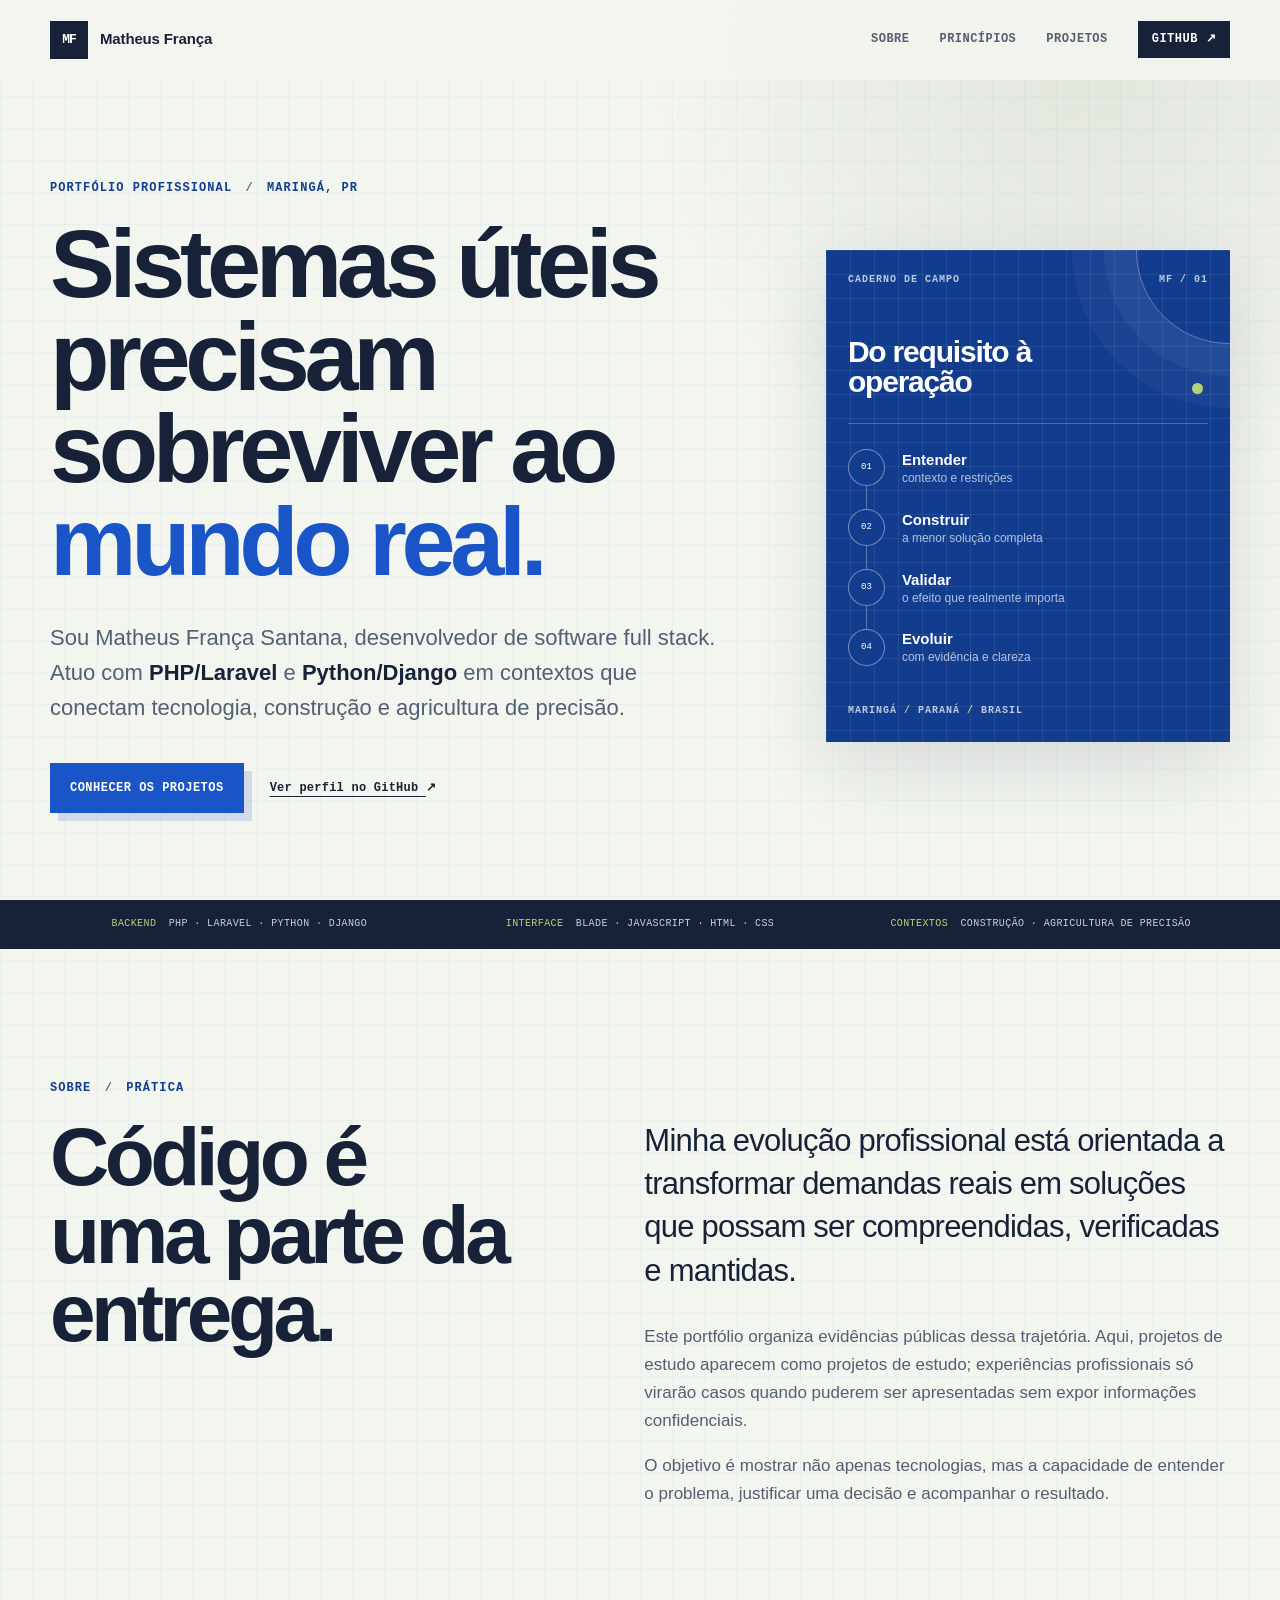
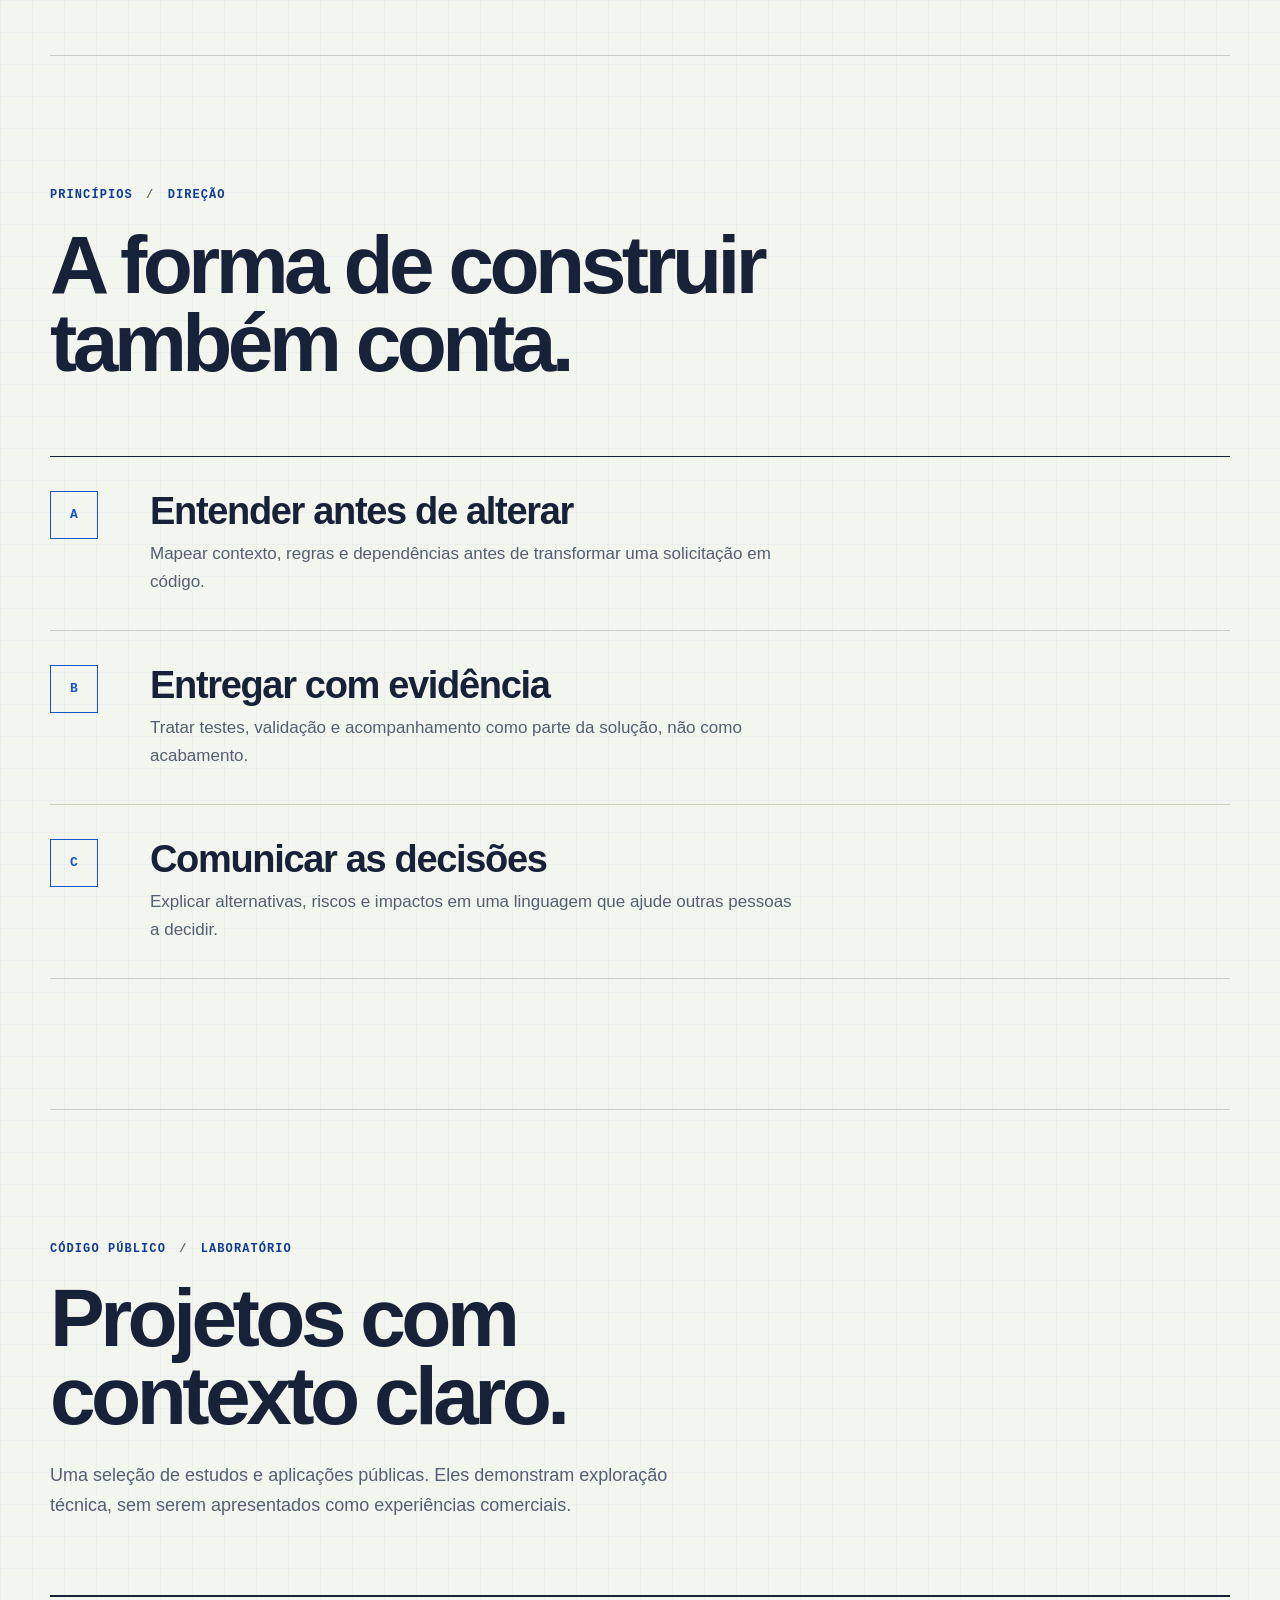
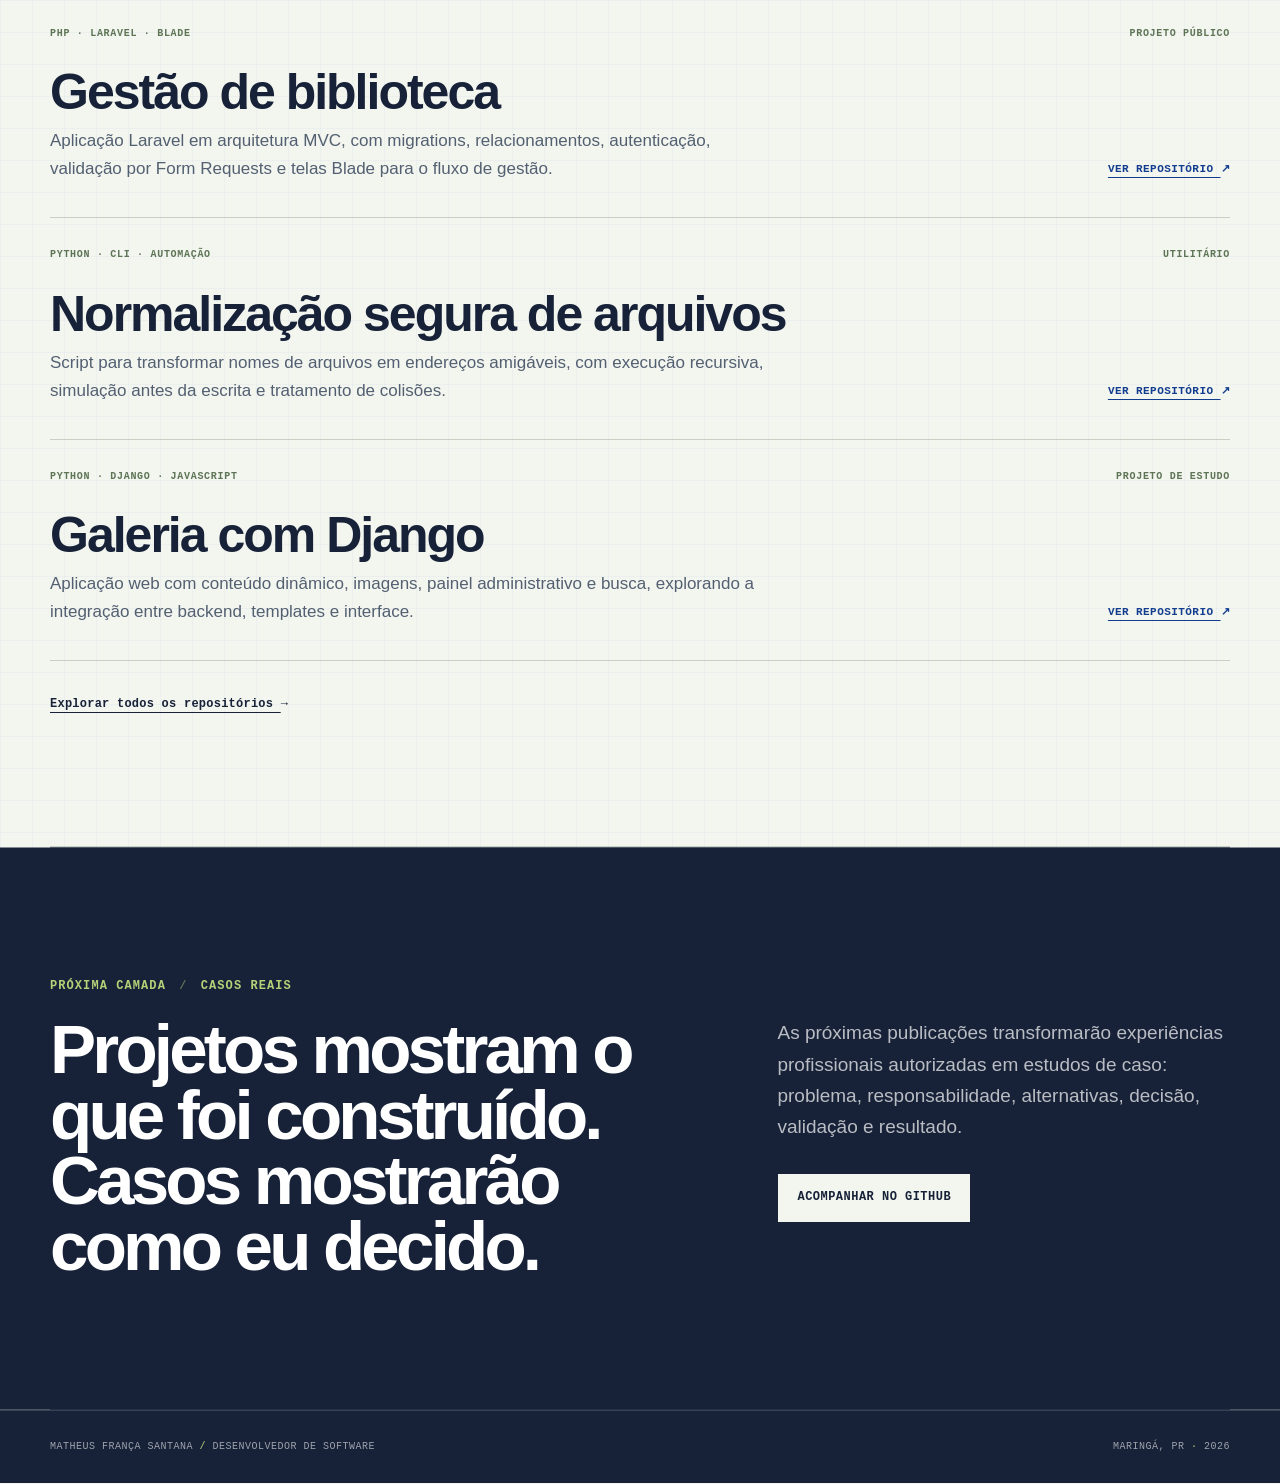
==== index.html @ b849923b "feat: create professional portfolio" ====
<!DOCTYPE html>
<html lang="pt-BR">
  <head>
    <meta charset="UTF-8">
    <meta name="viewport" content="width=device-width, initial-scale=1">
    <meta
      name="description"
      content="Portfólio de Matheus França Santana, desenvolvedor de software full stack com atuação em PHP, Laravel, Python e Django."
    >
    <meta name="theme-color" content="#f3f5ef">
    <meta name="color-scheme" content="light">
    <meta property="og:type" content="website">
    <meta property="og:locale" content="pt_BR">
    <meta property="og:title" content="Matheus França — Desenvolvedor de software">
    <meta
      property="og:description"
      content="Sistemas úteis precisam sobreviver ao mundo real. Conheça minha trajetória e meus projetos públicos."
    >
    <meta property="og:url" content="https://mateozim1.github.io/">
    <meta name="twitter:card" content="summary">
    <link rel="canonical" href="https://mateozim1.github.io/">
    <link rel="icon" href="/favicon.svg" type="image/svg+xml">
    <link rel="manifest" href="/site.webmanifest">
    <link rel="stylesheet" href="/styles.css">
    <title>Matheus França — Desenvolvedor de software</title>
    <script type="application/ld+json">
      {
        "@context": "https://schema.org",
        "@type": "Person",
        "name": "Matheus França Santana",
        "url": "https://mateozim1.github.io/",
        "jobTitle": "Desenvolvedor de software",
        "address": {
          "@type": "PostalAddress",
          "addressLocality": "Maringá",
          "addressRegion": "PR",
          "addressCountry": "BR"
        },
        "sameAs": ["https://github.com/mateozim1"],
        "knowsAbout": ["PHP", "Laravel", "Python", "Django", "Desenvolvimento full stack"]
      }
    </script>
  </head>
  <body>
    <a class="skip-link" href="#conteudo">Ir para o conteúdo</a>

    <header class="site-header" data-header>
      <a class="brand" href="#inicio" aria-label="Matheus França — início">
        <span class="brand-mark" aria-hidden="true">MF</span>
        <span class="brand-copy">Matheus França</span>
      </a>

      <button class="menu-toggle" type="button" aria-expanded="false" aria-controls="menu-principal">
        <span class="sr-only">Abrir menu</span>
        <span aria-hidden="true"></span>
        <span aria-hidden="true"></span>
      </button>

      <nav id="menu-principal" class="site-nav" aria-label="Navegação principal">
        <a href="#sobre">Sobre</a>
        <a href="#principios">Princípios</a>
        <a href="#projetos">Projetos</a>
        <a class="nav-external" href="https://github.com/mateozim1" target="_blank" rel="noreferrer">
          GitHub <span aria-hidden="true">↗</span>
        </a>
      </nav>
    </header>

    <main id="conteudo">
      <section id="inicio" class="hero" aria-labelledby="hero-title">
        <div class="hero-copy reveal">
          <p class="eyebrow">Portfólio profissional <span aria-hidden="true">/</span> Maringá, PR</p>
          <h1 id="hero-title">Sistemas úteis precisam sobreviver ao <em>mundo real.</em></h1>
          <p class="hero-intro">
            Sou Matheus França Santana, desenvolvedor de software full stack. Atuo com
            <strong>PHP/Laravel</strong> e <strong>Python/Django</strong> em contextos que conectam tecnologia,
            construção e agricultura de precisão.
          </p>
          <div class="hero-actions">
            <a class="button button-primary" href="#projetos">Conhecer os projetos</a>
            <a class="text-link" href="https://github.com/mateozim1" target="_blank" rel="noreferrer">
              Ver perfil no GitHub <span aria-hidden="true">↗</span>
            </a>
          </div>
        </div>

        <aside class="field-note reveal" aria-label="Fluxo de trabalho" style="--delay: 120ms">
          <div class="field-note-head">
            <span>Caderno de campo</span>
            <span>MF / 01</span>
          </div>
          <div class="field-note-title">
            <p>Do requisito à operação</p>
            <span class="signal" aria-hidden="true"></span>
          </div>
          <ol class="work-trace">
            <li>
              <span class="trace-marker" aria-hidden="true">01</span>
              <div><strong>Entender</strong><small>contexto e restrições</small></div>
            </li>
            <li>
              <span class="trace-marker" aria-hidden="true">02</span>
              <div><strong>Construir</strong><small>a menor solução completa</small></div>
            </li>
            <li>
              <span class="trace-marker" aria-hidden="true">03</span>
              <div><strong>Validar</strong><small>o efeito que realmente importa</small></div>
            </li>
            <li>
              <span class="trace-marker" aria-hidden="true">04</span>
              <div><strong>Evoluir</strong><small>com evidência e clareza</small></div>
            </li>
          </ol>
          <p class="field-note-location">Maringá <span>/</span> Paraná <span>/</span> Brasil</p>
        </aside>
      </section>

      <div class="capability-strip" role="group" aria-label="Resumo de tecnologias e contextos">
        <p><span>Backend</span> PHP · Laravel · Python · Django</p>
        <p><span>Interface</span> Blade · JavaScript · HTML · CSS</p>
        <p><span>Contextos</span> Construção · Agricultura de precisão</p>
      </div>

      <section id="sobre" class="section about" aria-labelledby="about-title">
        <div class="section-heading reveal">
          <p class="eyebrow">Sobre <span aria-hidden="true">/</span> prática</p>
          <h2 id="about-title">Código é uma parte da entrega.</h2>
        </div>
        <div class="about-copy reveal" style="--delay: 80ms">
          <p class="lead">
            Minha evolução profissional está orientada a transformar demandas reais em soluções que possam
            ser compreendidas, verificadas e mantidas.
          </p>
          <p>
            Este portfólio organiza evidências públicas dessa trajetória. Aqui, projetos de estudo aparecem como
            projetos de estudo; experiências profissionais só virarão casos quando puderem ser apresentadas sem
            expor informações confidenciais.
          </p>
          <p>
            O objetivo é mostrar não apenas tecnologias, mas a capacidade de entender o problema, justificar uma
            decisão e acompanhar o resultado.
          </p>
        </div>
      </section>

      <section id="principios" class="section principles" aria-labelledby="principles-title">
        <div class="section-heading reveal">
          <p class="eyebrow">Princípios <span aria-hidden="true">/</span> direção</p>
          <h2 id="principles-title">A forma de construir também conta.</h2>
        </div>
        <div class="principles-list">
          <article class="principle reveal">
            <div class="principle-mark" aria-hidden="true">A</div>
            <div>
              <h3>Entender antes de alterar</h3>
              <p>Mapear contexto, regras e dependências antes de transformar uma solicitação em código.</p>
            </div>
          </article>
          <article class="principle reveal" style="--delay: 70ms">
            <div class="principle-mark" aria-hidden="true">B</div>
            <div>
              <h3>Entregar com evidência</h3>
              <p>Tratar testes, validação e acompanhamento como parte da solução, não como acabamento.</p>
            </div>
          </article>
          <article class="principle reveal" style="--delay: 140ms">
            <div class="principle-mark" aria-hidden="true">C</div>
            <div>
              <h3>Comunicar as decisões</h3>
              <p>Explicar alternativas, riscos e impactos em uma linguagem que ajude outras pessoas a decidir.</p>
            </div>
          </article>
        </div>
      </section>

      <section id="projetos" class="section projects" aria-labelledby="projects-title">
        <div class="section-heading reveal">
          <p class="eyebrow">Código público <span aria-hidden="true">/</span> laboratório</p>
          <h2 id="projects-title">Projetos com contexto claro.</h2>
          <p class="section-note">
            Uma seleção de estudos e aplicações públicas. Eles demonstram exploração técnica, sem serem
            apresentados como experiências comerciais.
          </p>
        </div>

        <div class="project-list">
          <article class="project reveal">
            <div class="project-meta">
              <span>PHP · Laravel · Blade</span>
              <span>Projeto público</span>
            </div>
            <div class="project-body">
              <div>
                <h3>Gestão de biblioteca</h3>
                <p>
                  Aplicação Laravel em arquitetura MVC, com migrations, relacionamentos, autenticação,
                  validação por Form Requests e telas Blade para o fluxo de gestão.
                </p>
              </div>
              <a
                class="project-link"
                href="https://github.com/mateozim1/biblioteca-laravel"
                target="_blank"
                rel="noreferrer"
                aria-label="Ver o projeto Gestão de biblioteca no GitHub"
              >
                Ver repositório <span aria-hidden="true">↗</span>
              </a>
            </div>
          </article>

          <article class="project reveal">
            <div class="project-meta">
              <span>Python · CLI · Automação</span>
              <span>Utilitário</span>
            </div>
            <div class="project-body">
              <div>
                <h3>Normalização segura de arquivos</h3>
                <p>
                  Script para transformar nomes de arquivos em endereços amigáveis, com execução recursiva,
                  simulação antes da escrita e tratamento de colisões.
                </p>
              </div>
              <a
                class="project-link"
                href="https://github.com/mateozim1/scripts-python"
                target="_blank"
                rel="noreferrer"
                aria-label="Ver o projeto de automação em Python no GitHub"
              >
                Ver repositório <span aria-hidden="true">↗</span>
              </a>
            </div>
          </article>

          <article class="project reveal">
            <div class="project-meta">
              <span>Python · Django · JavaScript</span>
              <span>Projeto de estudo</span>
            </div>
            <div class="project-body">
              <div>
                <h3>Galeria com Django</h3>
                <p>
                  Aplicação web com conteúdo dinâmico, imagens, painel administrativo e busca, explorando a
                  integração entre backend, templates e interface.
                </p>
              </div>
              <a
                class="project-link"
                href="https://github.com/mateozim1/django-space"
                target="_blank"
                rel="noreferrer"
                aria-label="Ver o projeto Galeria com Django no GitHub"
              >
                Ver repositório <span aria-hidden="true">↗</span>
              </a>
            </div>
          </article>
        </div>

        <a class="all-projects reveal" href="https://github.com/mateozim1?tab=repositories" target="_blank" rel="noreferrer">
          Explorar todos os repositórios <span aria-hidden="true">→</span>
        </a>
      </section>

      <section class="section next-step" aria-labelledby="next-title">
        <div class="next-step-grid">
          <div class="reveal">
            <p class="eyebrow">Próxima camada <span aria-hidden="true">/</span> casos reais</p>
            <h2 id="next-title">Projetos mostram o que foi construído. Casos mostrarão como eu decido.</h2>
          </div>
          <div class="next-step-copy reveal" style="--delay: 90ms">
            <p>
              As próximas publicações transformarão experiências profissionais autorizadas em estudos de caso:
              problema, responsabilidade, alternativas, decisão, validação e resultado.
            </p>
            <a class="button button-secondary" href="https://github.com/mateozim1" target="_blank" rel="noreferrer">
              Acompanhar no GitHub
            </a>
          </div>
        </div>
      </section>
    </main>

    <footer class="site-footer">
      <p>Matheus França Santana <span aria-hidden="true">/</span> Desenvolvedor de software</p>
      <p>Maringá, PR <span aria-hidden="true">·</span> <span data-year></span></p>
    </footer>

    <script src="/script.js" defer></script>
  </body>
</html>
---- styles.css ----
:root {
  --paper: #f3f5ef;
  --paper-strong: #e8ece2;
  --ink: #172238;
  --ink-soft: #536071;
  --blueprint: #1955c7;
  --blueprint-dark: #123d8f;
  --field: #5d7455;
  --line: #c8cfc3;
  --white: #ffffff;
  --shadow: 0 24px 70px rgba(23, 34, 56, 0.12);
  --display: "Arial Narrow", "Aptos Display", "Helvetica Neue", Arial, sans-serif;
  --body: Aptos, "Segoe UI", Helvetica, Arial, sans-serif;
  --utility: "Cascadia Code", "SFMono-Regular", Consolas, monospace;
  --page: min(1180px, calc(100vw - 48px));
}

* {
  box-sizing: border-box;
}

html {
  scroll-behavior: smooth;
  scroll-padding-top: 100px;
}

body {
  margin: 0;
  color: var(--ink);
  background:
    linear-gradient(rgba(25, 85, 199, 0.035) 1px, transparent 1px),
    linear-gradient(90deg, rgba(25, 85, 199, 0.035) 1px, transparent 1px),
    var(--paper);
  background-size: 32px 32px;
  font-family: var(--body);
  font-size: 17px;
  line-height: 1.65;
  text-rendering: optimizeLegibility;
  -webkit-font-smoothing: antialiased;
}

body::before {
  position: fixed;
  inset: 0;
  z-index: -1;
  background: radial-gradient(circle at 85% 8%, rgba(93, 116, 85, 0.11), transparent 32%);
  content: "";
  pointer-events: none;
}

a {
  color: inherit;
}

button,
a {
  -webkit-tap-highlight-color: transparent;
}

:focus-visible {
  outline: 3px solid var(--blueprint);
  outline-offset: 4px;
}

::selection {
  color: var(--white);
  background: var(--blueprint);
}

.sr-only {
  position: absolute;
  width: 1px;
  height: 1px;
  padding: 0;
  margin: -1px;
  overflow: hidden;
  clip: rect(0, 0, 0, 0);
  white-space: nowrap;
  border: 0;
}

.skip-link {
  position: fixed;
  top: 12px;
  left: 12px;
  z-index: 100;
  padding: 10px 16px;
  color: var(--white);
  background: var(--ink);
  border-radius: 3px;
  transform: translateY(-150%);
}

.skip-link:focus {
  transform: translateY(0);
}

.site-header {
  position: sticky;
  top: 0;
  z-index: 20;
  display: flex;
  width: 100%;
  height: 80px;
  padding-inline: max(24px, calc((100vw - 1180px) / 2));
  align-items: center;
  justify-content: space-between;
  background: rgba(243, 245, 239, 0.88);
  border-bottom: 1px solid transparent;
  backdrop-filter: blur(18px);
  transition: border-color 180ms ease, box-shadow 180ms ease;
}

.site-header.is-scrolled {
  border-bottom-color: var(--line);
  box-shadow: 0 8px 30px rgba(23, 34, 56, 0.05);
}

.brand {
  display: inline-flex;
  align-items: center;
  gap: 12px;
  color: var(--ink);
  font-weight: 700;
  text-decoration: none;
}

.brand-mark {
  display: grid;
  width: 38px;
  height: 38px;
  place-items: center;
  color: var(--white);
  background: var(--ink);
  font-family: var(--utility);
  font-size: 13px;
  letter-spacing: -0.08em;
}

.brand-copy {
  font-size: 15px;
  letter-spacing: -0.01em;
}

.site-nav {
  display: flex;
  align-items: center;
  gap: 30px;
}

.site-nav a {
  position: relative;
  color: var(--ink-soft);
  font-family: var(--utility);
  font-size: 12px;
  font-weight: 600;
  letter-spacing: 0.04em;
  text-decoration: none;
  text-transform: uppercase;
}

.site-nav a::after {
  position: absolute;
  right: 0;
  bottom: -6px;
  left: 0;
  height: 2px;
  background: var(--blueprint);
  content: "";
  transform: scaleX(0);
  transform-origin: right;
  transition: transform 180ms ease;
}

.site-nav a:hover,
.site-nav a:focus-visible {
  color: var(--ink);
}

.site-nav a:hover::after,
.site-nav a:focus-visible::after {
  transform: scaleX(1);
  transform-origin: left;
}

.site-nav .nav-external {
  padding: 9px 14px;
  color: var(--white);
  background: var(--ink);
}

.site-nav .nav-external::after {
  display: none;
}

.menu-toggle {
  display: none;
  width: 44px;
  height: 44px;
  padding: 0;
  background: transparent;
  border: 1px solid var(--line);
}

.menu-toggle span[aria-hidden] {
  display: block;
  width: 20px;
  height: 2px;
  margin: 5px auto;
  background: var(--ink);
  transition: transform 180ms ease;
}

.hero {
  display: grid;
  width: var(--page);
  min-height: calc(100vh - 80px);
  min-height: calc(100svh - 80px);
  padding: 84px 0 72px;
  margin: 0 auto;
  align-items: center;
  grid-template-columns: minmax(0, 1.25fr) minmax(340px, 0.75fr);
  gap: clamp(48px, 8vw, 110px);
}

.eyebrow {
  margin: 0 0 20px;
  color: var(--blueprint-dark);
  font-family: var(--utility);
  font-size: 12px;
  font-weight: 700;
  letter-spacing: 0.09em;
  text-transform: uppercase;
}

.eyebrow span {
  padding-inline: 5px;
  color: var(--field);
}

.hero h1,
.section h2,
.next-step h2 {
  margin: 0;
  font-family: var(--display);
  font-weight: 750;
  letter-spacing: -0.055em;
  line-height: 0.95;
}

.hero h1 {
  max-width: 770px;
  font-size: clamp(56px, 7.6vw, 106px);
}

.hero h1 em {
  display: block;
  color: var(--blueprint);
  font-style: normal;
}

.hero-intro {
  max-width: 680px;
  margin: 32px 0 0;
  color: var(--ink-soft);
  font-size: clamp(18px, 2vw, 22px);
  line-height: 1.6;
}

.hero-intro strong {
  color: var(--ink);
  font-weight: 650;
}

.hero-actions {
  display: flex;
  margin-top: 38px;
  align-items: center;
  flex-wrap: wrap;
  gap: 26px;
}

.button {
  display: inline-flex;
  min-height: 50px;
  padding: 13px 19px;
  align-items: center;
  justify-content: center;
  border: 1px solid transparent;
  font-family: var(--utility);
  font-size: 12px;
  font-weight: 700;
  letter-spacing: 0.04em;
  text-decoration: none;
  text-transform: uppercase;
  transition: color 180ms ease, background 180ms ease, transform 180ms ease;
}

.button:hover {
  transform: translateY(-2px);
}

.button-primary {
  color: var(--white);
  background: var(--blueprint);
  box-shadow: 8px 8px 0 rgba(25, 85, 199, 0.16);
}

.button-primary:hover {
  background: var(--blueprint-dark);
}

.button-secondary {
  color: var(--ink);
  background: var(--paper);
  border-color: var(--ink);
}

.button-secondary:hover {
  color: var(--white);
  background: var(--ink);
}

.text-link,
.all-projects {
  color: var(--ink);
  font-family: var(--utility);
  font-size: 12px;
  font-weight: 700;
  letter-spacing: 0.02em;
  text-underline-offset: 5px;
  text-decoration-thickness: 1px;
}

.text-link span,
.project-link span,
.all-projects span {
  display: inline-block;
  transition: transform 180ms ease;
}

.text-link:hover span,
.project-link:hover span {
  transform: translate(3px, -3px);
}

.field-note {
  position: relative;
  padding: 22px;
  overflow: hidden;
  color: var(--white);
  background:
    linear-gradient(rgba(255, 255, 255, 0.07) 1px, transparent 1px),
    linear-gradient(90deg, rgba(255, 255, 255, 0.07) 1px, transparent 1px),
    var(--blueprint-dark);
  background-size: 24px 24px;
  box-shadow: var(--shadow);
}

.field-note::after {
  position: absolute;
  top: -92px;
  right: -92px;
  width: 184px;
  height: 184px;
  border: 1px solid rgba(255, 255, 255, 0.34);
  border-radius: 50%;
  content: "";
  box-shadow: 0 0 0 32px rgba(255, 255, 255, 0.04), 0 0 0 64px rgba(255, 255, 255, 0.035);
}

.field-note-head,
.field-note-location {
  display: flex;
  position: relative;
  z-index: 1;
  margin: 0;
  align-items: center;
  justify-content: space-between;
  color: rgba(255, 255, 255, 0.72);
  font-family: var(--utility);
  font-size: 10px;
  font-weight: 700;
  letter-spacing: 0.1em;
  text-transform: uppercase;
}

.field-note-title {
  position: relative;
  z-index: 1;
  display: flex;
  padding: 48px 0 26px;
  align-items: flex-end;
  justify-content: space-between;
  border-bottom: 1px solid rgba(255, 255, 255, 0.24);
}

.field-note-title p {
  max-width: 250px;
  margin: 0;
  font-family: var(--display);
  font-size: 30px;
  font-weight: 700;
  letter-spacing: -0.04em;
  line-height: 1;
}

.signal {
  position: relative;
  display: block;
  width: 11px;
  height: 11px;
  margin: 0 5px 3px 0;
  background: #b7d178;
  border-radius: 50%;
  box-shadow: 0 0 0 0 rgba(183, 209, 120, 0.45);
  animation: signal 2.4s ease-out infinite;
}

@keyframes signal {
  70%,
  100% {
    box-shadow: 0 0 0 15px rgba(183, 209, 120, 0);
  }
}

.work-trace {
  position: relative;
  z-index: 1;
  padding: 0;
  margin: 14px 0 26px;
  list-style: none;
}

.work-trace::before {
  position: absolute;
  top: 28px;
  bottom: 28px;
  left: 18px;
  width: 1px;
  background: rgba(255, 255, 255, 0.3);
  content: "";
}

.work-trace li {
  display: flex;
  position: relative;
  padding: 11px 0;
  align-items: center;
  gap: 17px;
}

.trace-marker {
  display: grid;
  z-index: 1;
  width: 37px;
  height: 37px;
  flex: 0 0 37px;
  place-items: center;
  background: var(--blueprint-dark);
  border: 1px solid rgba(255, 255, 255, 0.42);
  border-radius: 50%;
  font-family: var(--utility);
  font-size: 9px;
}

.work-trace div {
  display: flex;
  flex-direction: column;
  line-height: 1.4;
}

.work-trace strong {
  font-size: 15px;
  font-weight: 650;
}

.work-trace small {
  color: rgba(255, 255, 255, 0.68);
  font-size: 12px;
}

.field-note-location {
  justify-content: flex-start;
  gap: 7px;
}

.field-note-location span {
  color: #b7d178;
}

.capability-strip {
  display: grid;
  width: 100%;
  padding: 16px max(24px, calc((100vw - 1180px) / 2));
  color: rgba(255, 255, 255, 0.78);
  background: var(--ink);
  grid-template-columns: repeat(3, 1fr);
  gap: 22px;
}

.capability-strip p {
  margin: 0;
  font-family: var(--utility);
  font-size: 10px;
  letter-spacing: 0.04em;
  text-align: center;
  text-transform: uppercase;
}

.capability-strip span {
  padding-right: 6px;
  color: #b7d178;
}

.section {
  width: var(--page);
  padding: 130px 0;
  margin: 0 auto;
  border-bottom: 1px solid var(--line);
}

.section-heading {
  max-width: 780px;
}

.section h2 {
  font-size: clamp(48px, 6.5vw, 82px);
}

.about {
  display: grid;
  grid-template-columns: 0.9fr 1.1fr;
  gap: clamp(60px, 9vw, 130px);
}

.about-copy {
  max-width: 630px;
  padding-top: 40px;
}

.about-copy p {
  color: var(--ink-soft);
}

.about-copy .lead {
  margin-top: 0;
  color: var(--ink);
  font-size: clamp(23px, 2.5vw, 31px);
  font-weight: 520;
  letter-spacing: -0.025em;
  line-height: 1.4;
}

.principles .section-heading,
.projects .section-heading {
  margin-bottom: 74px;
}

.principles-list {
  border-top: 1px solid var(--ink);
}

.principle {
  display: grid;
  padding: 34px 0;
  align-items: start;
  border-bottom: 1px solid var(--line);
  grid-template-columns: 70px 1fr;
  gap: 30px;
}

.principle-mark {
  display: grid;
  width: 48px;
  height: 48px;
  place-items: center;
  color: var(--blueprint);
  border: 1px solid var(--blueprint);
  font-family: var(--utility);
  font-size: 13px;
  font-weight: 700;
}

.principle h3 {
  margin: 0 0 7px;
  font-family: var(--display);
  font-size: clamp(27px, 3vw, 38px);
  letter-spacing: -0.035em;
  line-height: 1.1;
}

.principle p {
  max-width: 650px;
  margin: 0;
  color: var(--ink-soft);
}

.section-note {
  max-width: 650px;
  margin: 26px 0 0;
  color: var(--ink-soft);
  font-size: 18px;
}

.project-list {
  border-top: 2px solid var(--ink);
}

.project {
  padding: 29px 0 34px;
  border-bottom: 1px solid var(--line);
  transition: padding 180ms ease, background 180ms ease;
}

.project:hover {
  padding-inline: 18px;
  background: rgba(255, 255, 255, 0.54);
}

.project-meta {
  display: flex;
  margin-bottom: 25px;
  justify-content: space-between;
  gap: 20px;
  color: var(--field);
  font-family: var(--utility);
  font-size: 10px;
  font-weight: 700;
  letter-spacing: 0.07em;
  text-transform: uppercase;
}

.project-body {
  display: grid;
  align-items: end;
  grid-template-columns: 1fr auto;
  gap: 50px;
}

.project h3 {
  margin: 0 0 10px;
  font-family: var(--display);
  font-size: clamp(31px, 4vw, 50px);
  letter-spacing: -0.04em;
  line-height: 1;
}

.project p {
  max-width: 720px;
  margin: 0;
  color: var(--ink-soft);
}

.project-link {
  padding-bottom: 5px;
  white-space: nowrap;
  color: var(--blueprint-dark);
  font-family: var(--utility);
  font-size: 11px;
  font-weight: 700;
  letter-spacing: 0.04em;
  text-decoration: underline;
  text-underline-offset: 5px;
  text-transform: uppercase;
}

.all-projects {
  display: inline-block;
  margin-top: 34px;
}

.all-projects:hover span {
  transform: translateX(5px);
}

.next-step {
  color: var(--white);
  background: var(--ink);
  border-bottom: 0;
  box-shadow: 0 0 0 100vmax var(--ink);
  clip-path: inset(0 -100vmax);
}

.next-step-grid {
  display: grid;
  grid-template-columns: 1.15fr 0.85fr;
  gap: clamp(60px, 9vw, 130px);
}

.next-step .eyebrow {
  color: #b7d178;
}

.next-step h2 {
  font-size: clamp(43px, 5.4vw, 72px);
}

.next-step-copy {
  padding-top: 40px;
}

.next-step-copy p {
  margin: 0 0 30px;
  color: rgba(255, 255, 255, 0.7);
  font-size: 19px;
}

.site-footer {
  display: flex;
  width: 100%;
  padding: 28px max(24px, calc((100vw - 1180px) / 2));
  align-items: center;
  justify-content: space-between;
  color: rgba(255, 255, 255, 0.58);
  background: var(--ink);
  border-top: 1px solid rgba(255, 255, 255, 0.15);
  font-family: var(--utility);
  font-size: 10px;
  letter-spacing: 0.05em;
  text-transform: uppercase;
}

.site-footer p {
  margin: 0;
}

.site-footer span[aria-hidden] {
  color: #b7d178;
}

.not-found {
  display: flex;
  width: var(--page);
  min-height: 100vh;
  min-height: 100svh;
  padding: 60px 0;
  margin: 0 auto;
  align-items: flex-start;
  justify-content: center;
  flex-direction: column;
}

.not-found h1 {
  max-width: 760px;
  margin: 0;
  font-family: var(--display);
  font-size: clamp(56px, 10vw, 120px);
  letter-spacing: -0.055em;
  line-height: 0.95;
}

.not-found > p:not(.eyebrow) {
  max-width: 560px;
  margin: 28px 0 34px;
  color: var(--ink-soft);
  font-size: 20px;
}

.reveal {
  opacity: 0;
  transform: translateY(20px);
  transition: opacity 560ms ease var(--delay, 0ms), transform 560ms ease var(--delay, 0ms);
}

.reveal.is-visible {
  opacity: 1;
  transform: translateY(0);
}

@media (max-width: 920px) {
  :root {
    --page: min(100% - 38px, 760px);
  }

  .menu-toggle {
    display: block;
  }

  .menu-toggle[aria-expanded="true"] span[aria-hidden]:first-of-type {
    transform: translateY(3.5px) rotate(45deg);
  }

  .menu-toggle[aria-expanded="true"] span[aria-hidden]:last-of-type {
    transform: translateY(-3.5px) rotate(-45deg);
  }

  .site-nav {
    position: absolute;
    top: 79px;
    right: 0;
    left: 0;
    display: none;
    padding: 24px;
    align-items: stretch;
    flex-direction: column;
    gap: 0;
    background: var(--paper);
    border-bottom: 1px solid var(--line);
    box-shadow: 0 20px 30px rgba(23, 34, 56, 0.08);
  }

  .site-nav.is-open {
    display: flex;
  }

  .site-nav a {
    padding: 14px 4px;
  }

  .site-nav .nav-external {
    padding-inline: 14px;
    margin-top: 10px;
    text-align: center;
  }

  .hero {
    min-height: auto;
    padding-top: 72px;
    grid-template-columns: 1fr;
  }

  .field-note {
    width: min(100%, 540px);
  }

  .capability-strip {
    grid-template-columns: 1fr;
    gap: 8px;
  }

  .capability-strip p {
    text-align: left;
  }

  .about,
  .next-step-grid {
    grid-template-columns: 1fr;
    gap: 24px;
  }

  .about-copy,
  .next-step-copy {
    padding-top: 0;
  }
}

@media (max-width: 620px) {
  :root {
    --page: calc(100% - 30px);
  }

  body {
    font-size: 16px;
    background-size: 24px 24px;
  }

  .site-header {
    height: 70px;
    padding-inline: 15px;
  }

  .brand-copy {
    display: none;
  }

  .site-nav {
    top: 69px;
  }

  .hero {
    padding: 58px 0 62px;
  }

  .hero h1 {
    font-size: clamp(50px, 17vw, 72px);
  }

  .hero-intro {
    margin-top: 25px;
  }

  .hero-actions {
    align-items: stretch;
    flex-direction: column;
    gap: 20px;
  }

  .text-link {
    text-align: center;
  }

  .field-note {
    padding: 18px;
  }

  .field-note-title {
    padding-top: 42px;
  }

  .capability-strip {
    padding-inline: 15px;
  }

  .section {
    padding: 92px 0;
  }

  .principles .section-heading,
  .projects .section-heading {
    margin-bottom: 52px;
  }

  .principle {
    grid-template-columns: 48px 1fr;
    gap: 18px;
  }

  .principle-mark {
    width: 40px;
    height: 40px;
  }

  .project-meta {
    align-items: flex-start;
    flex-direction: column;
    gap: 5px;
  }

  .project-body {
    grid-template-columns: 1fr;
    gap: 25px;
  }

  .project:hover {
    padding-inline: 0;
    background: transparent;
  }

  .site-footer {
    padding: 24px 15px;
    align-items: flex-start;
    flex-direction: column;
    gap: 9px;
  }
}

@media (prefers-reduced-motion: reduce) {
  *,
  *::before,
  *::after {
    scroll-behavior: auto !important;
    animation-duration: 0.01ms !important;
    animation-iteration-count: 1 !important;
    transition-duration: 0.01ms !important;
  }

  .reveal {
    opacity: 1;
    transform: none;
  }
}
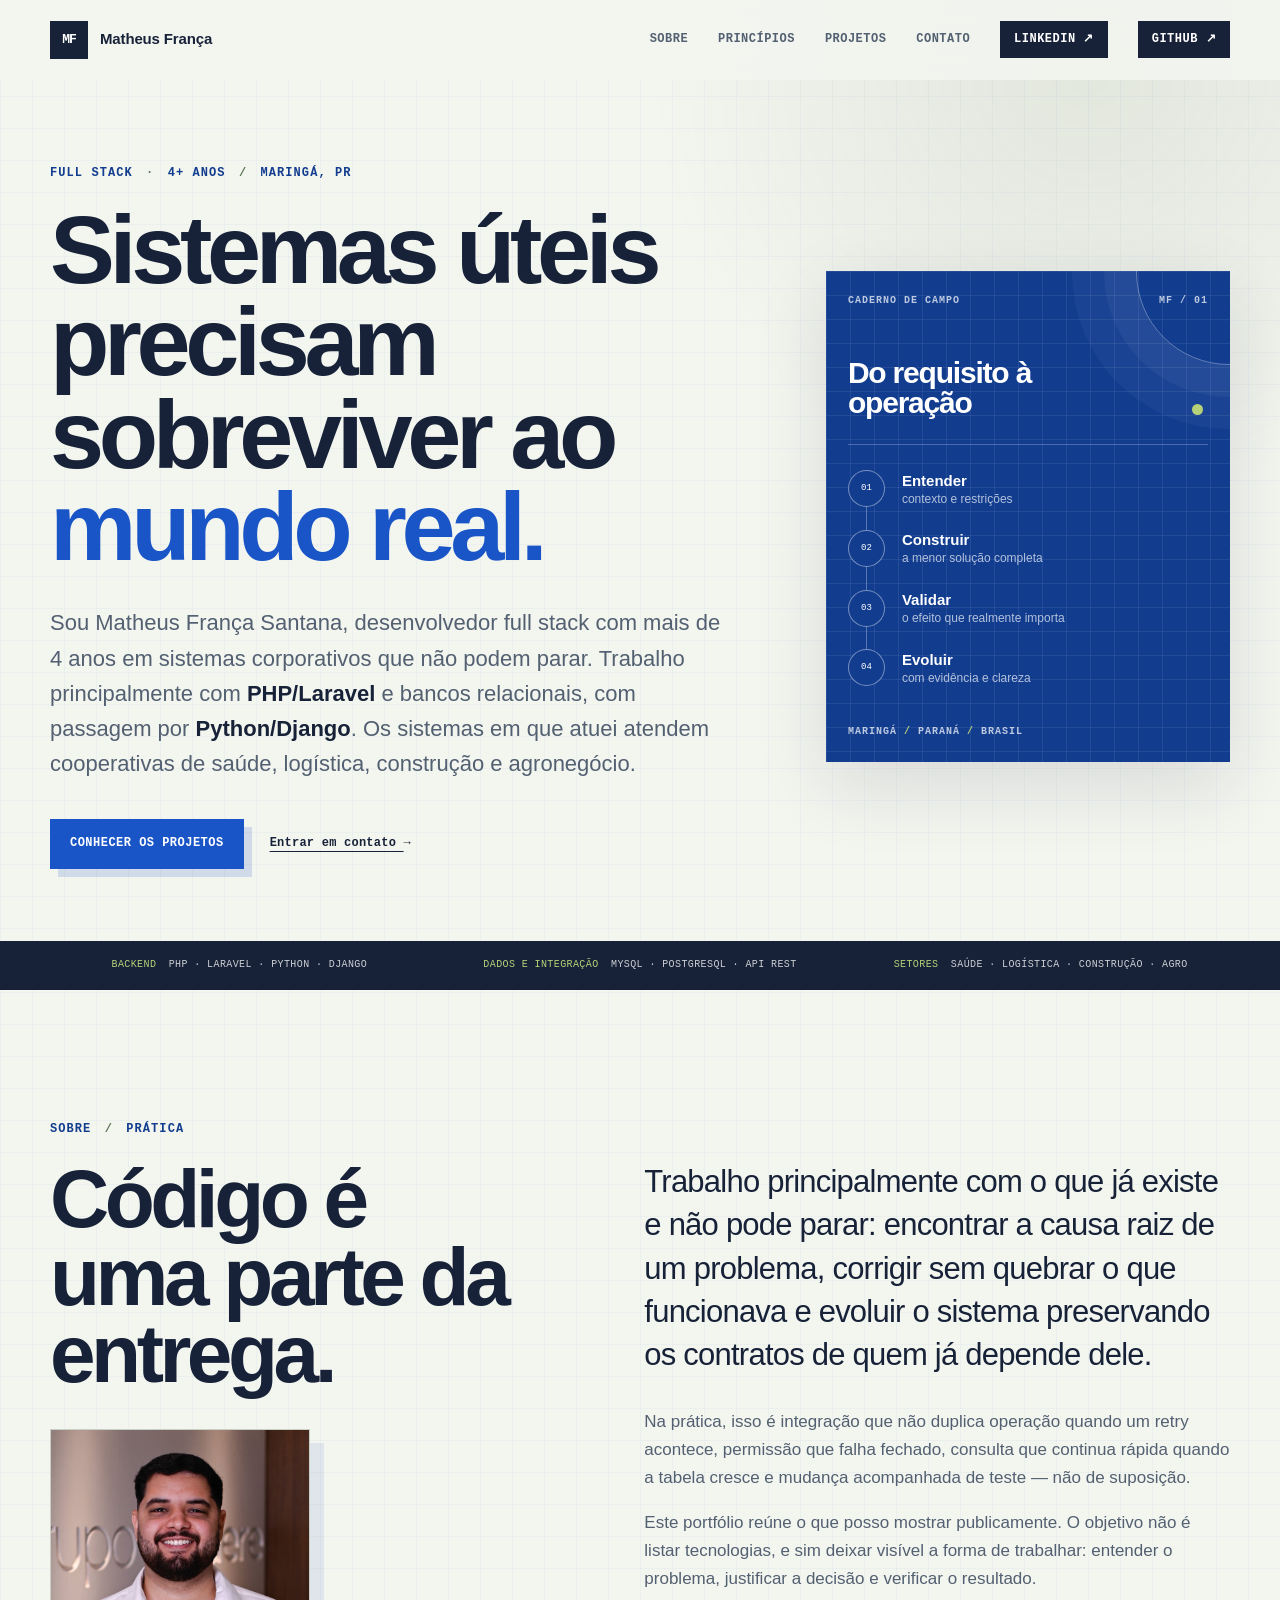
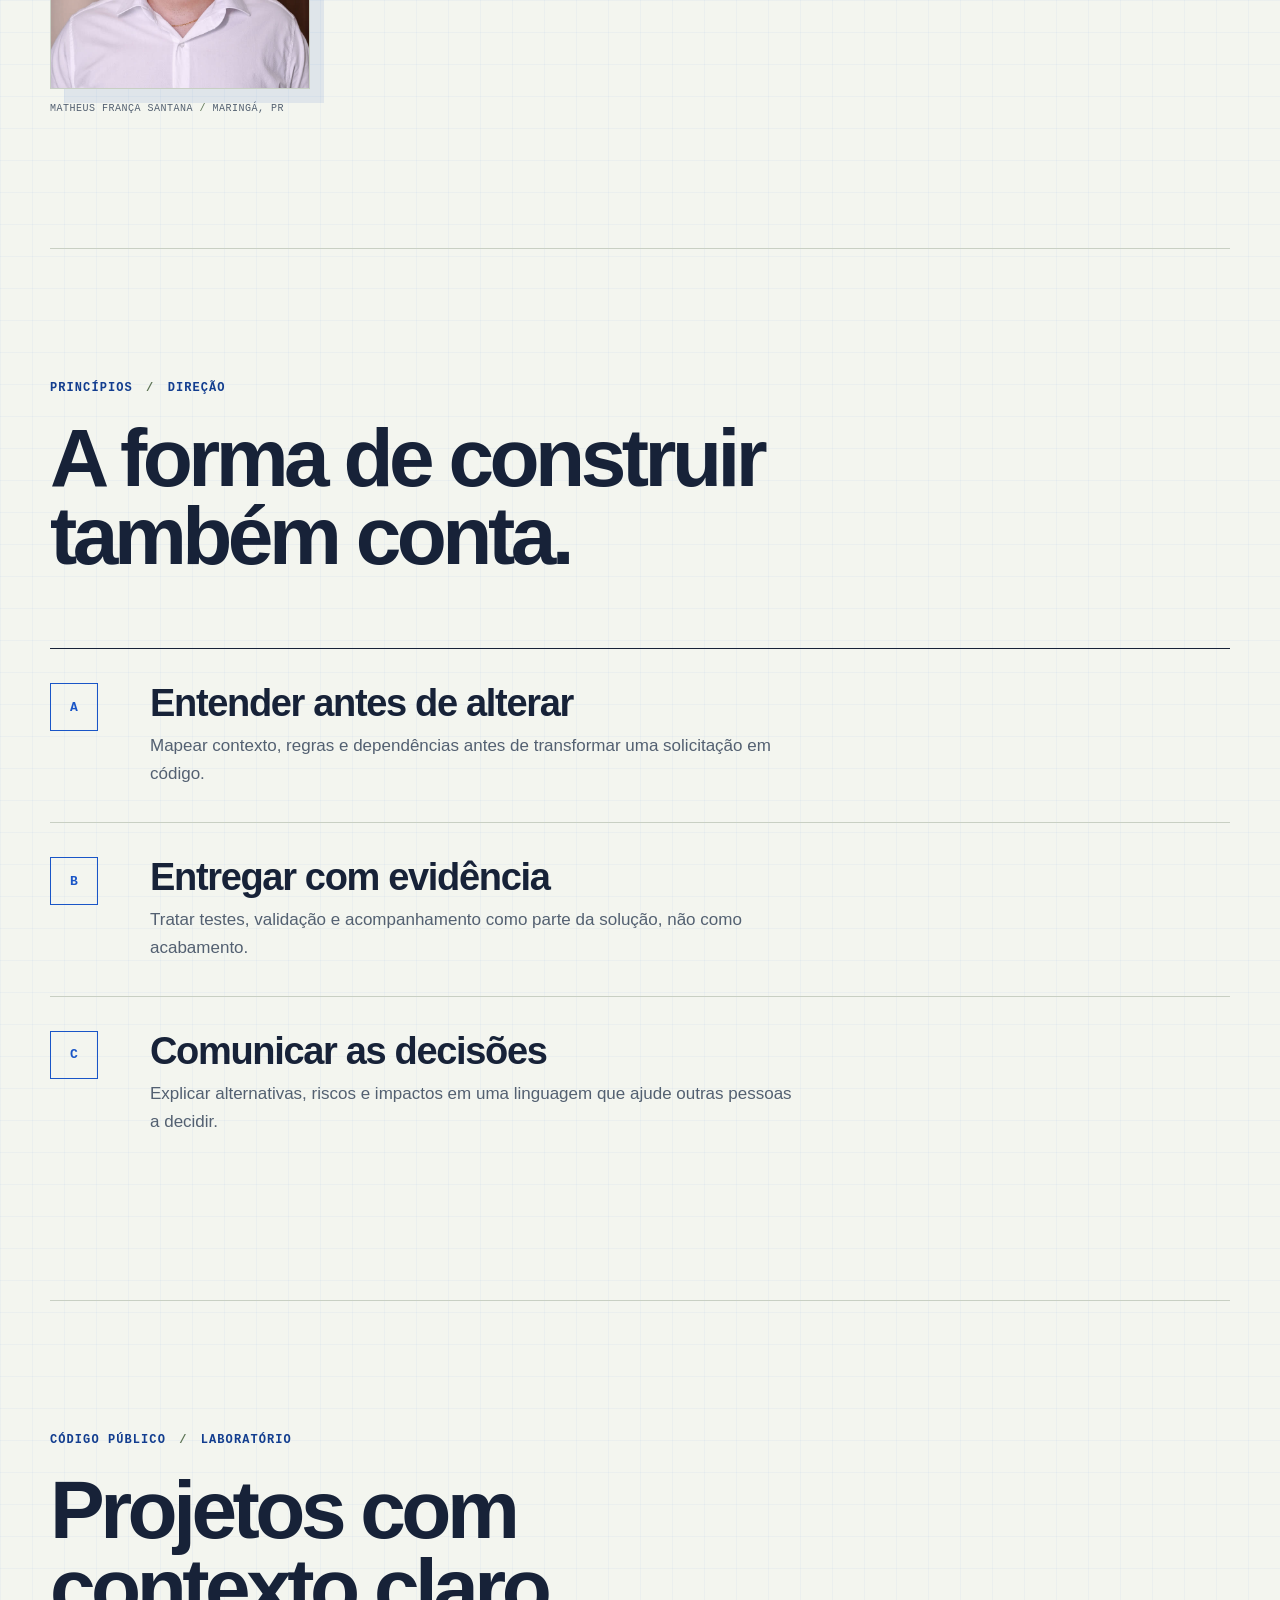
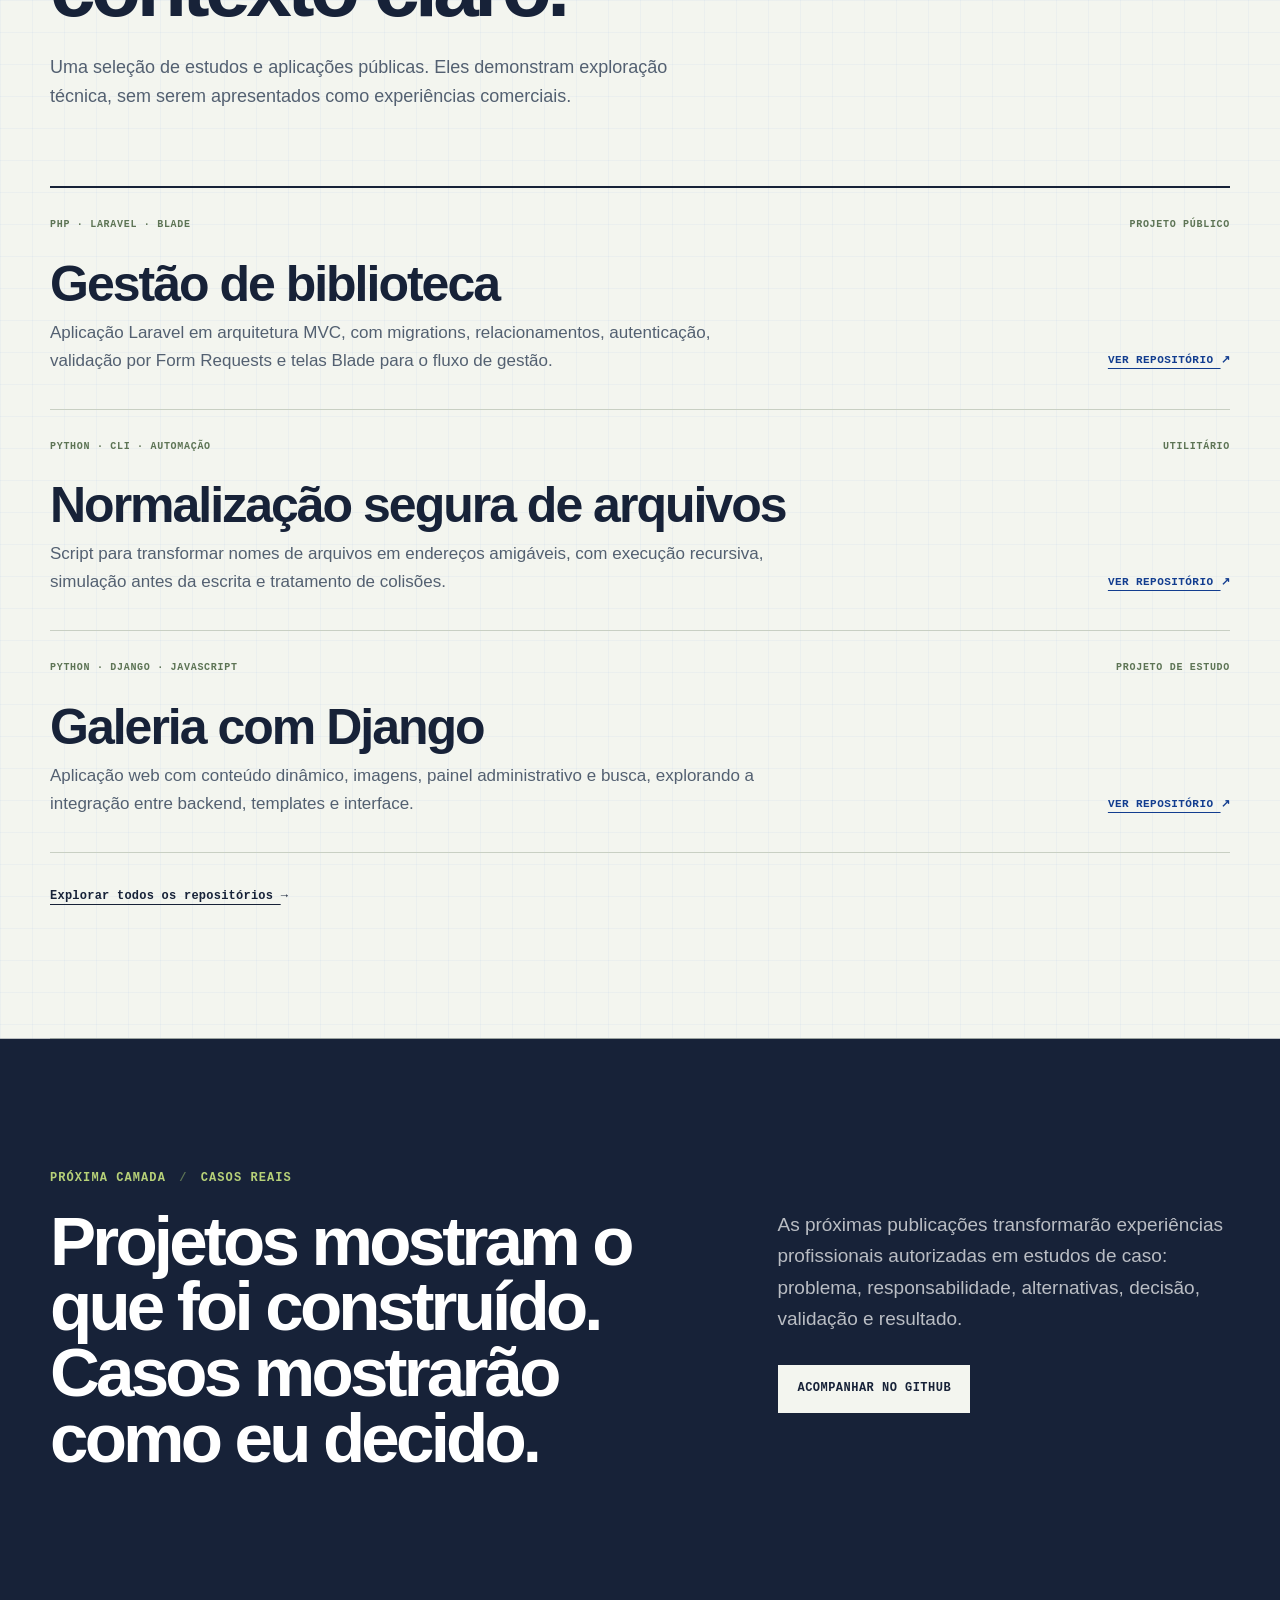
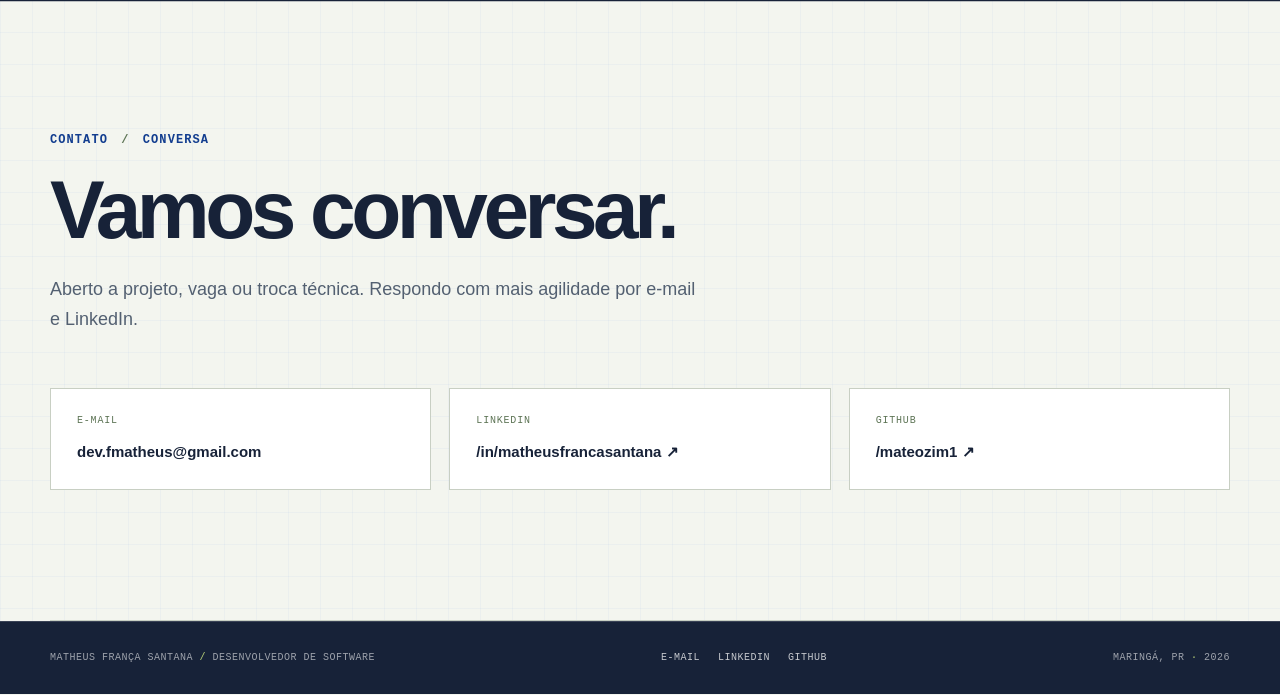
==== commit 13e4878c: "feat: adiciona foto e contato, corrige setores e ajusta princípios - adiciona retrato na seção Sobre" ====
--- a/index.html
+++ b/index.html
@@ -17,6 +17,7 @@
       content="Sistemas úteis precisam sobreviver ao mundo real. Conheça minha trajetória e meus projetos públicos."
     >
     <meta property="og:url" content="https://mateozim1.github.io/">
+    <meta property="og:image" content="https://mateozim1.github.io/assets/matheus-franca.jpg">
     <meta name="twitter:card" content="summary">
     <link rel="canonical" href="https://mateozim1.github.io/">
     <link rel="icon" href="/favicon.svg" type="image/svg+xml">
@@ -30,14 +31,28 @@
         "name": "Matheus França Santana",
         "url": "https://mateozim1.github.io/",
         "jobTitle": "Desenvolvedor de software",
+        "image": "https://mateozim1.github.io/assets/matheus-franca.jpg",
+        "email": "mailto:dev.fmatheus@gmail.com",
         "address": {
           "@type": "PostalAddress",
           "addressLocality": "Maringá",
           "addressRegion": "PR",
           "addressCountry": "BR"
         },
-        "sameAs": ["https://github.com/mateozim1"],
-        "knowsAbout": ["PHP", "Laravel", "Python", "Django", "Desenvolvimento full stack"]
+        "sameAs": [
+          "https://github.com/mateozim1",
+          "https://www.linkedin.com/in/matheusfrancasantana"
+        ],
+        "knowsAbout": [
+          "PHP",
+          "Laravel",
+          "MySQL",
+          "PostgreSQL",
+          "API REST",
+          "Python",
+          "Django",
+          "Desenvolvimento full stack"
+        ]
       }
     </script>
   </head>
@@ -60,6 +75,10 @@
         <a href="#sobre">Sobre</a>
         <a href="#principios">Princípios</a>
         <a href="#projetos">Projetos</a>
+        <a href="#contato">Contato</a>
+        <a class="nav-external" href="https://www.linkedin.com/in/matheusfrancasantana" target="_blank" rel="noreferrer">
+          LinkedIn <span aria-hidden="true">↗</span>
+        </a>
         <a class="nav-external" href="https://github.com/mateozim1" target="_blank" rel="noreferrer">
           GitHub <span aria-hidden="true">↗</span>
         </a>
@@ -69,17 +88,18 @@
     <main id="conteudo">
       <section id="inicio" class="hero" aria-labelledby="hero-title">
         <div class="hero-copy reveal">
-          <p class="eyebrow">Portfólio profissional <span aria-hidden="true">/</span> Maringá, PR</p>
+          <p class="eyebrow">Full stack <span aria-hidden="true">·</span> 4+ anos <span aria-hidden="true">/</span> Maringá, PR</p>
           <h1 id="hero-title">Sistemas úteis precisam sobreviver ao <em>mundo real.</em></h1>
           <p class="hero-intro">
-            Sou Matheus França Santana, desenvolvedor de software full stack. Atuo com
-            <strong>PHP/Laravel</strong> e <strong>Python/Django</strong> em contextos que conectam tecnologia,
-            construção e agricultura de precisão.
+            Sou Matheus França Santana, desenvolvedor full stack com mais de 4 anos em sistemas corporativos
+            que não podem parar. Trabalho principalmente com <strong>PHP/Laravel</strong> e bancos relacionais,
+            com passagem por <strong>Python/Django</strong>. Os sistemas em que atuei atendem cooperativas de
+            saúde, logística, construção e agronegócio.
           </p>
           <div class="hero-actions">
             <a class="button button-primary" href="#projetos">Conhecer os projetos</a>
-            <a class="text-link" href="https://github.com/mateozim1" target="_blank" rel="noreferrer">
-              Ver perfil no GitHub <span aria-hidden="true">↗</span>
+            <a class="text-link" href="#contato">
+              Entrar em contato <span aria-hidden="true">→</span>
             </a>
           </div>
         </div>
@@ -117,28 +137,41 @@
 
       <div class="capability-strip" role="group" aria-label="Resumo de tecnologias e contextos">
         <p><span>Backend</span> PHP · Laravel · Python · Django</p>
-        <p><span>Interface</span> Blade · JavaScript · HTML · CSS</p>
-        <p><span>Contextos</span> Construção · Agricultura de precisão</p>
+        <p><span>Dados e integração</span> MySQL · PostgreSQL · API REST</p>
+        <p><span>Setores</span> Saúde · Logística · Construção · Agro</p>
       </div>
 
       <section id="sobre" class="section about" aria-labelledby="about-title">
         <div class="section-heading reveal">
           <p class="eyebrow">Sobre <span aria-hidden="true">/</span> prática</p>
           <h2 id="about-title">Código é uma parte da entrega.</h2>
+          <figure class="portrait">
+            <img
+              src="/assets/matheus-franca.jpg"
+              alt="Retrato de Matheus França Santana"
+              width="800"
+              height="800"
+              loading="lazy"
+              decoding="async"
+            >
+            <figcaption>Matheus França Santana <span aria-hidden="true">/</span> Maringá, PR</figcaption>
+          </figure>
         </div>
         <div class="about-copy reveal" style="--delay: 80ms">
           <p class="lead">
-            Minha evolução profissional está orientada a transformar demandas reais em soluções que possam
-            ser compreendidas, verificadas e mantidas.
+            Trabalho principalmente com o que já existe e não pode parar: encontrar a causa raiz de um problema,
+            corrigir sem quebrar o que funcionava e evoluir o sistema preservando os contratos de quem já
+            depende dele.
           </p>
           <p>
-            Este portfólio organiza evidências públicas dessa trajetória. Aqui, projetos de estudo aparecem como
-            projetos de estudo; experiências profissionais só virarão casos quando puderem ser apresentadas sem
-            expor informações confidenciais.
+            Na prática, isso é integração que não duplica operação quando um retry acontece, permissão que falha
+            fechado, consulta que continua rápida quando a tabela cresce e mudança acompanhada de teste — não de
+            suposição.
           </p>
           <p>
-            O objetivo é mostrar não apenas tecnologias, mas a capacidade de entender o problema, justificar uma
-            decisão e acompanhar o resultado.
+            Este portfólio reúne o que posso mostrar publicamente. O objetivo não é listar tecnologias, e sim
+            deixar visível a forma de trabalhar: entender o problema, justificar a decisão e verificar o
+            resultado.
           </p>
         </div>
       </section>
@@ -282,10 +315,51 @@
           </div>
         </div>
       </section>
+
+      <section id="contato" class="section contact" aria-labelledby="contact-title">
+        <div class="section-heading reveal">
+          <p class="eyebrow">Contato <span aria-hidden="true">/</span> conversa</p>
+          <h2 id="contact-title">Vamos conversar.</h2>
+          <p class="section-note">
+            Aberto a projeto, vaga ou troca técnica. Respondo com mais agilidade por e-mail e LinkedIn.
+          </p>
+        </div>
+
+        <ul class="contact-grid reveal" style="--delay: 80ms">
+          <li>
+            <a class="contact-card" href="mailto:dev.fmatheus@gmail.com">
+              <span class="contact-label">E-mail</span>
+              <span class="contact-value">dev.fmatheus@gmail.com</span>
+            </a>
+          </li>
+          <li>
+            <a
+              class="contact-card"
+              href="https://www.linkedin.com/in/matheusfrancasantana"
+              target="_blank"
+              rel="noreferrer"
+            >
+              <span class="contact-label">LinkedIn</span>
+              <span class="contact-value">/in/matheusfrancasantana <span aria-hidden="true">↗</span></span>
+            </a>
+          </li>
+          <li>
+            <a class="contact-card" href="https://github.com/mateozim1" target="_blank" rel="noreferrer">
+              <span class="contact-label">GitHub</span>
+              <span class="contact-value">/mateozim1 <span aria-hidden="true">↗</span></span>
+            </a>
+          </li>
+        </ul>
+      </section>
     </main>
 
     <footer class="site-footer">
       <p>Matheus França Santana <span aria-hidden="true">/</span> Desenvolvedor de software</p>
+      <nav class="footer-links" aria-label="Links de contato">
+        <a href="mailto:dev.fmatheus@gmail.com">E-mail</a>
+        <a href="https://www.linkedin.com/in/matheusfrancasantana" target="_blank" rel="noreferrer">LinkedIn</a>
+        <a href="https://github.com/mateozim1" target="_blank" rel="noreferrer">GitHub</a>
+      </nav>
       <p>Maringá, PR <span aria-hidden="true">·</span> <span data-year></span></p>
     </footer>
 
--- a/styles.css
+++ b/styles.css
@@ -570,6 +570,10 @@
   gap: 30px;
 }
 
+.principle:last-child {
+  border-bottom: none;
+}
+
 .principle-mark {
   display: grid;
   width: 48px;
@@ -766,6 +770,97 @@
 .reveal.is-visible {
   opacity: 1;
   transform: translateY(0);
+}
+
+.portrait {
+  width: min(260px, 100%);
+  margin: 36px 0 0;
+}
+
+.portrait img {
+  display: block;
+  width: 100%;
+  height: auto;
+  background: var(--white);
+  border: 1px solid var(--line);
+  box-shadow: 14px 14px 0 rgba(25, 85, 199, 0.09);
+  filter: saturate(0.92);
+}
+
+.portrait figcaption {
+  padding-top: 12px;
+  color: var(--ink-soft);
+  font-family: var(--utility);
+  font-size: 10px;
+  letter-spacing: 0.05em;
+  text-transform: uppercase;
+}
+
+.portrait figcaption span {
+  color: var(--field);
+}
+
+.contact-grid {
+  display: grid;
+  padding: 0;
+  margin: 54px 0 0;
+  grid-template-columns: repeat(auto-fit, minmax(255px, 1fr));
+  gap: 18px;
+  list-style: none;
+}
+
+.contact-card {
+  display: flex;
+  height: 100%;
+  padding: 24px 26px;
+  flex-direction: column;
+  gap: 10px;
+  background: var(--white);
+  border: 1px solid var(--line);
+  text-decoration: none;
+  transition:
+    transform 0.2s ease,
+    border-color 0.2s ease,
+    box-shadow 0.2s ease;
+}
+
+a.contact-card:hover,
+a.contact-card:focus-visible {
+  border-color: var(--blueprint);
+  box-shadow: 10px 10px 0 rgba(25, 85, 199, 0.1);
+  transform: translate(-2px, -2px);
+}
+
+.contact-label {
+  color: var(--field);
+  font-family: var(--utility);
+  font-size: 10px;
+  letter-spacing: 0.08em;
+  text-transform: uppercase;
+}
+
+.contact-value {
+  color: var(--ink);
+  font-size: 15px;
+  font-weight: 600;
+  overflow-wrap: anywhere;
+}
+
+.footer-links {
+  display: flex;
+  gap: 18px;
+}
+
+.footer-links a {
+  color: rgba(255, 255, 255, 0.75);
+  text-decoration: none;
+  text-underline-offset: 4px;
+}
+
+.footer-links a:hover,
+.footer-links a:focus-visible {
+  color: var(--white);
+  text-decoration: underline;
 }
 
 @media (max-width: 920px) {
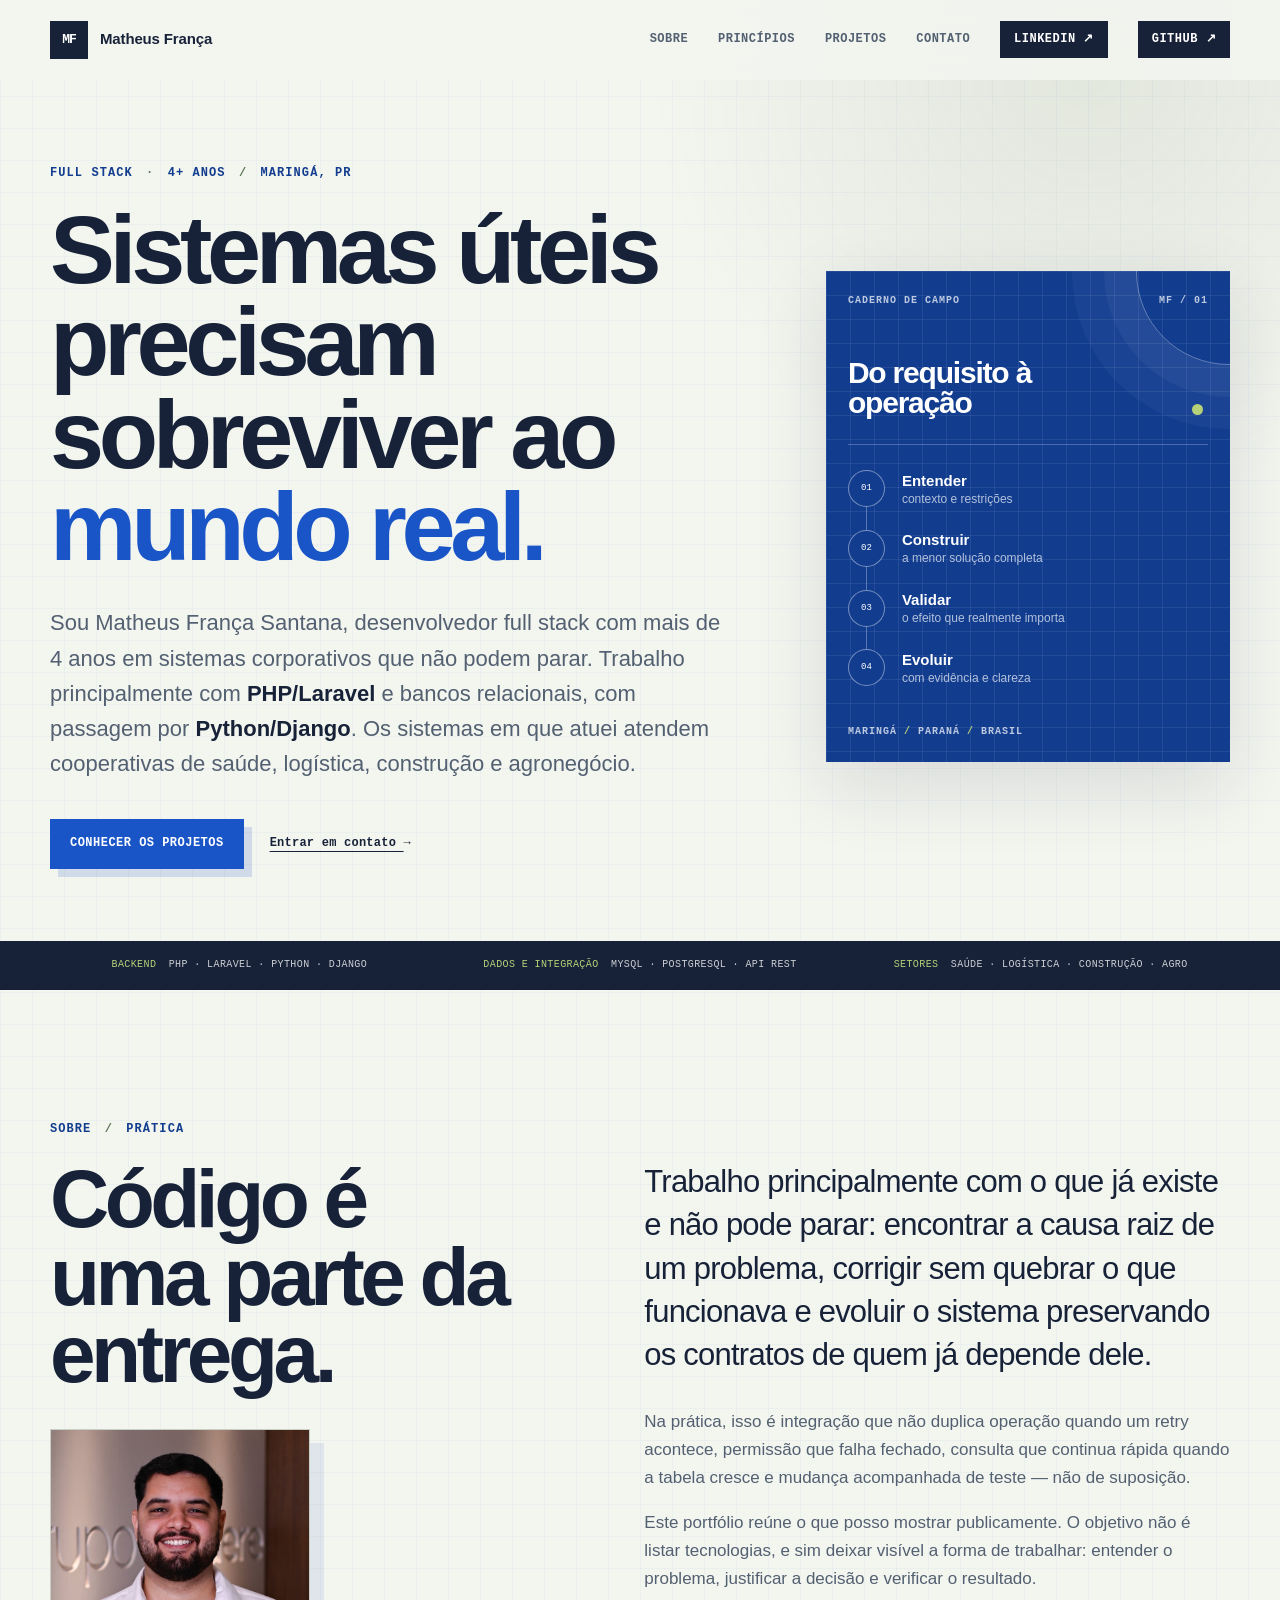
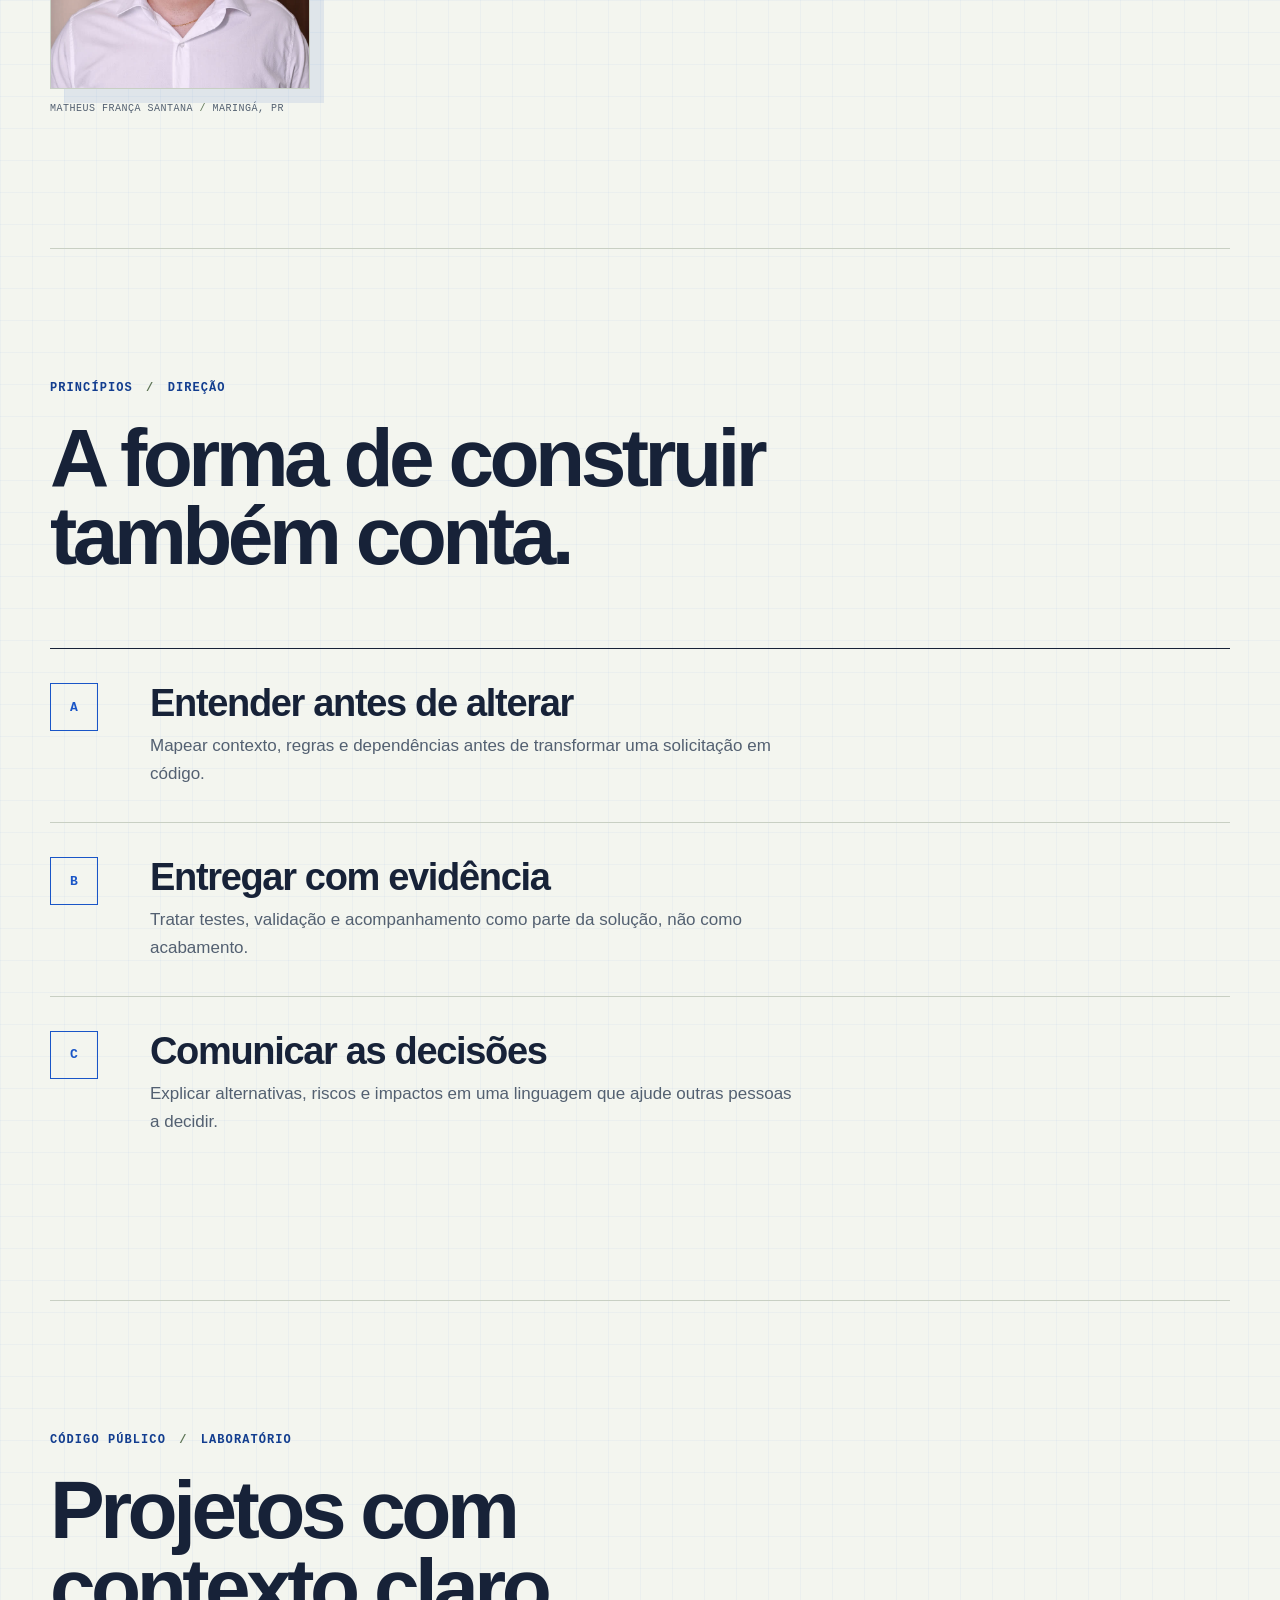
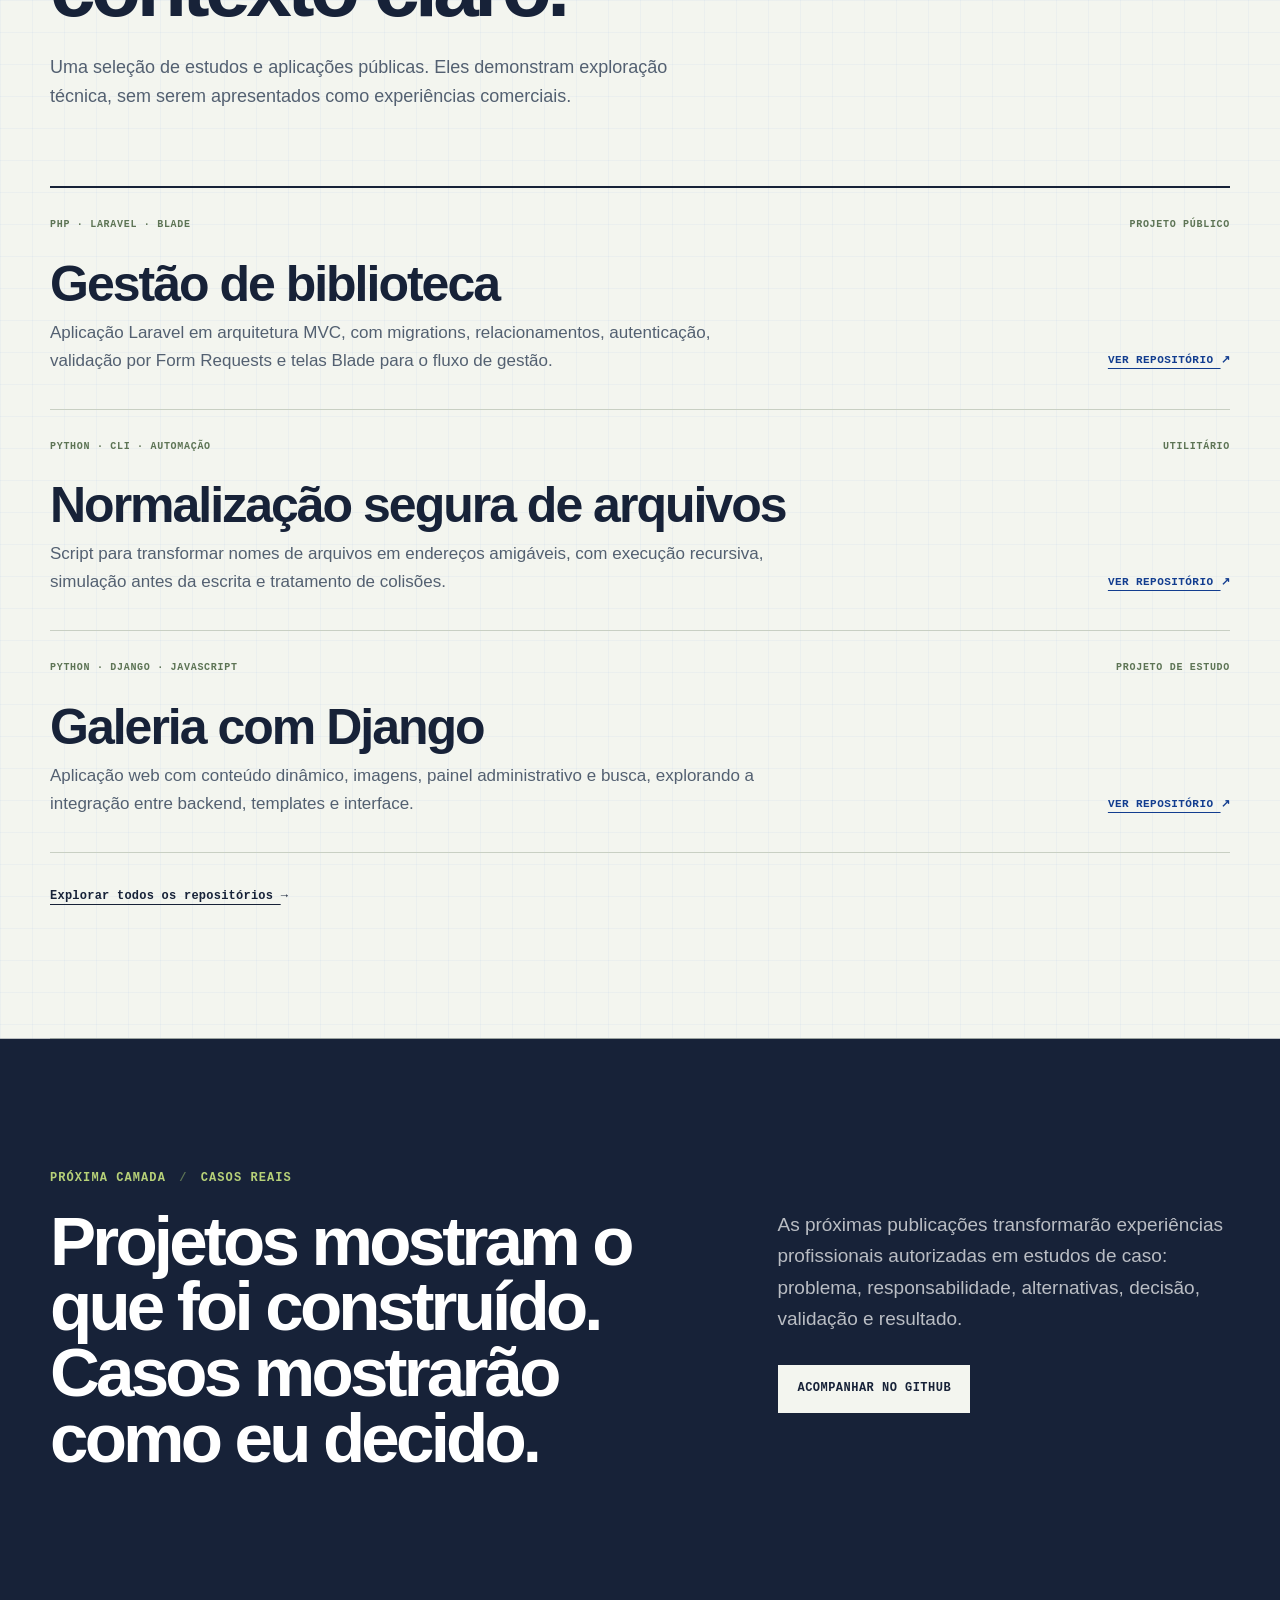
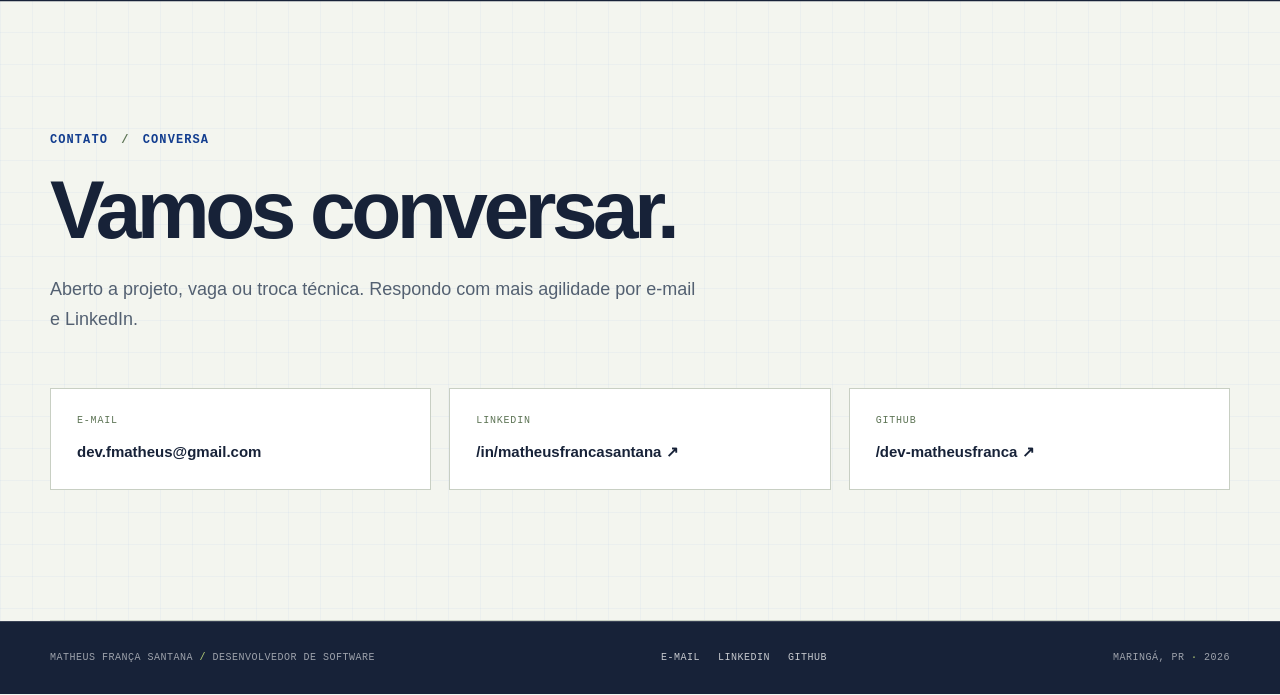
==== commit aa1ee1ab: "chore: atualiza username do GitHub para dev-matheusfranca Renomeia todas as referências de mateozim1" ====
--- a/index.html
+++ b/index.html
@@ -16,10 +16,10 @@
       property="og:description"
       content="Sistemas úteis precisam sobreviver ao mundo real. Conheça minha trajetória e meus projetos públicos."
     >
-    <meta property="og:url" content="https://mateozim1.github.io/">
-    <meta property="og:image" content="https://mateozim1.github.io/assets/matheus-franca.jpg">
+    <meta property="og:url" content="https://dev-matheusfranca.github.io/">
+    <meta property="og:image" content="https://dev-matheusfranca.github.io/assets/matheus-franca.jpg">
     <meta name="twitter:card" content="summary">
-    <link rel="canonical" href="https://mateozim1.github.io/">
+    <link rel="canonical" href="https://dev-matheusfranca.github.io/">
     <link rel="icon" href="/favicon.svg" type="image/svg+xml">
     <link rel="manifest" href="/site.webmanifest">
     <link rel="stylesheet" href="/styles.css">
@@ -29,9 +29,9 @@
         "@context": "https://schema.org",
         "@type": "Person",
         "name": "Matheus França Santana",
-        "url": "https://mateozim1.github.io/",
+        "url": "https://dev-matheusfranca.github.io/",
         "jobTitle": "Desenvolvedor de software",
-        "image": "https://mateozim1.github.io/assets/matheus-franca.jpg",
+        "image": "https://dev-matheusfranca.github.io/assets/matheus-franca.jpg",
         "email": "mailto:dev.fmatheus@gmail.com",
         "address": {
           "@type": "PostalAddress",
@@ -40,7 +40,7 @@
           "addressCountry": "BR"
         },
         "sameAs": [
-          "https://github.com/mateozim1",
+          "https://github.com/dev-matheusfranca",
           "https://www.linkedin.com/in/matheusfrancasantana"
         ],
         "knowsAbout": [
@@ -79,7 +79,7 @@
         <a class="nav-external" href="https://www.linkedin.com/in/matheusfrancasantana" target="_blank" rel="noreferrer">
           LinkedIn <span aria-hidden="true">↗</span>
         </a>
-        <a class="nav-external" href="https://github.com/mateozim1" target="_blank" rel="noreferrer">
+        <a class="nav-external" href="https://github.com/dev-matheusfranca" target="_blank" rel="noreferrer">
           GitHub <span aria-hidden="true">↗</span>
         </a>
       </nav>
@@ -232,7 +232,7 @@
               </div>
               <a
                 class="project-link"
-                href="https://github.com/mateozim1/biblioteca-laravel"
+                href="https://github.com/dev-matheusfranca/biblioteca-laravel"
                 target="_blank"
                 rel="noreferrer"
                 aria-label="Ver o projeto Gestão de biblioteca no GitHub"
@@ -257,7 +257,7 @@
               </div>
               <a
                 class="project-link"
-                href="https://github.com/mateozim1/scripts-python"
+                href="https://github.com/dev-matheusfranca/scripts-python"
                 target="_blank"
                 rel="noreferrer"
                 aria-label="Ver o projeto de automação em Python no GitHub"
@@ -282,7 +282,7 @@
               </div>
               <a
                 class="project-link"
-                href="https://github.com/mateozim1/django-space"
+                href="https://github.com/dev-matheusfranca/django-space"
                 target="_blank"
                 rel="noreferrer"
                 aria-label="Ver o projeto Galeria com Django no GitHub"
@@ -293,7 +293,7 @@
           </article>
         </div>
 
-        <a class="all-projects reveal" href="https://github.com/mateozim1?tab=repositories" target="_blank" rel="noreferrer">
+        <a class="all-projects reveal" href="https://github.com/dev-matheusfranca?tab=repositories" target="_blank" rel="noreferrer">
           Explorar todos os repositórios <span aria-hidden="true">→</span>
         </a>
       </section>
@@ -309,7 +309,7 @@
               As próximas publicações transformarão experiências profissionais autorizadas em estudos de caso:
               problema, responsabilidade, alternativas, decisão, validação e resultado.
             </p>
-            <a class="button button-secondary" href="https://github.com/mateozim1" target="_blank" rel="noreferrer">
+            <a class="button button-secondary" href="https://github.com/dev-matheusfranca" target="_blank" rel="noreferrer">
               Acompanhar no GitHub
             </a>
           </div>
@@ -344,9 +344,9 @@
             </a>
           </li>
           <li>
-            <a class="contact-card" href="https://github.com/mateozim1" target="_blank" rel="noreferrer">
+            <a class="contact-card" href="https://github.com/dev-matheusfranca" target="_blank" rel="noreferrer">
               <span class="contact-label">GitHub</span>
-              <span class="contact-value">/mateozim1 <span aria-hidden="true">↗</span></span>
+              <span class="contact-value">/dev-matheusfranca <span aria-hidden="true">↗</span></span>
             </a>
           </li>
         </ul>
@@ -358,7 +358,7 @@
       <nav class="footer-links" aria-label="Links de contato">
         <a href="mailto:dev.fmatheus@gmail.com">E-mail</a>
         <a href="https://www.linkedin.com/in/matheusfrancasantana" target="_blank" rel="noreferrer">LinkedIn</a>
-        <a href="https://github.com/mateozim1" target="_blank" rel="noreferrer">GitHub</a>
+        <a href="https://github.com/dev-matheusfranca" target="_blank" rel="noreferrer">GitHub</a>
       </nav>
       <p>Maringá, PR <span aria-hidden="true">·</span> <span data-year></span></p>
     </footer>
